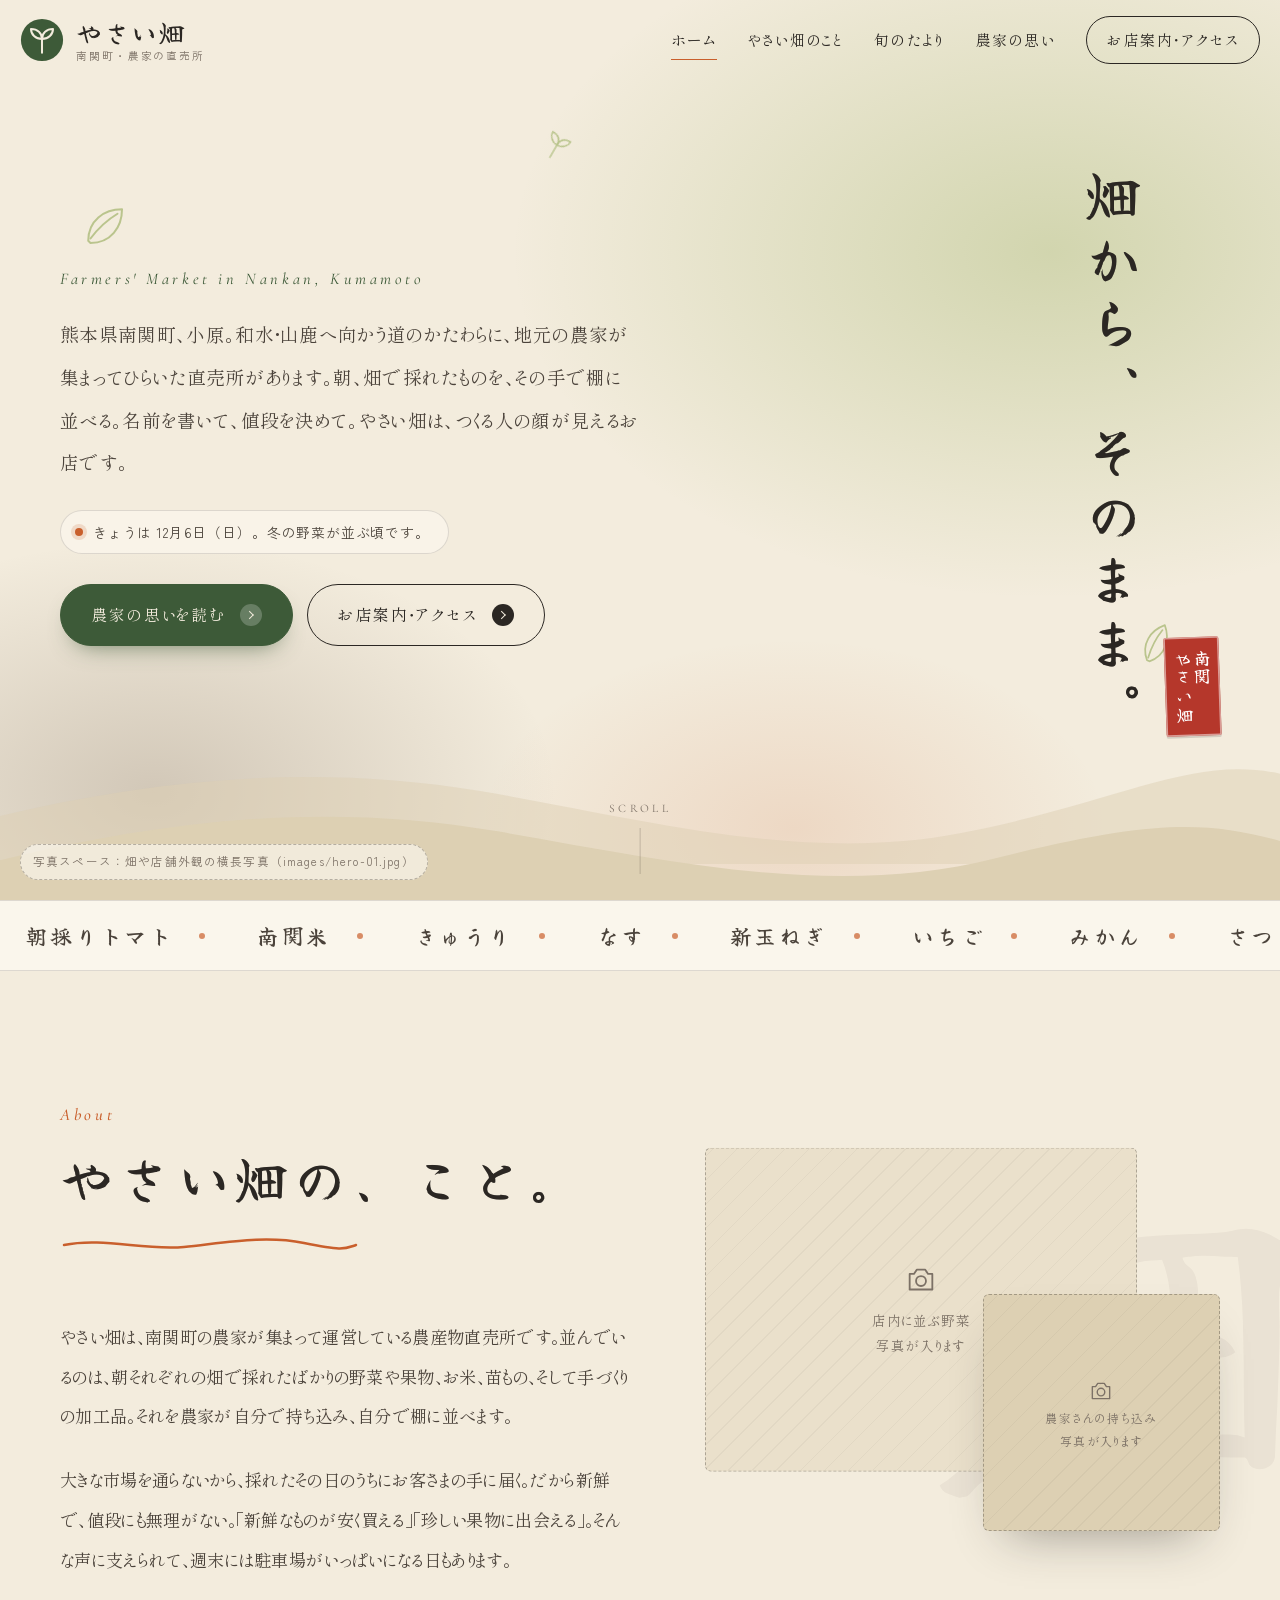
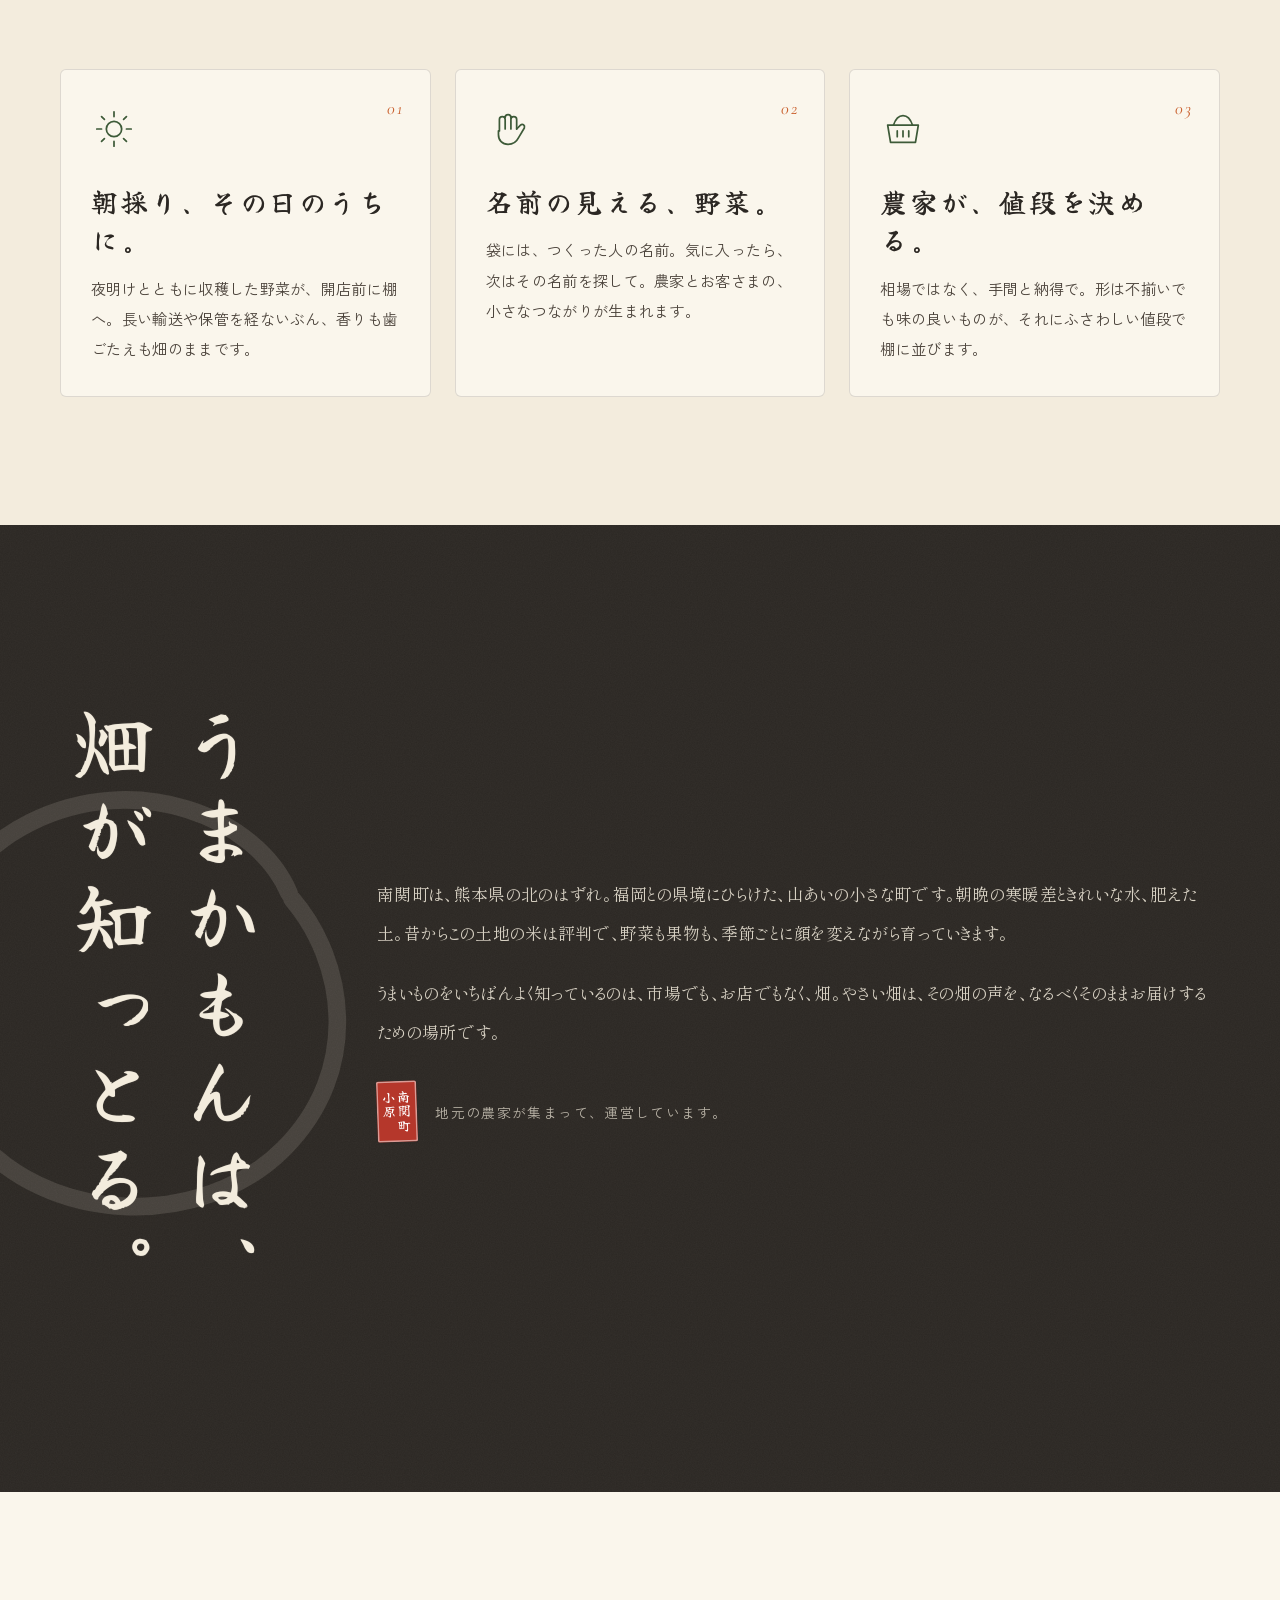
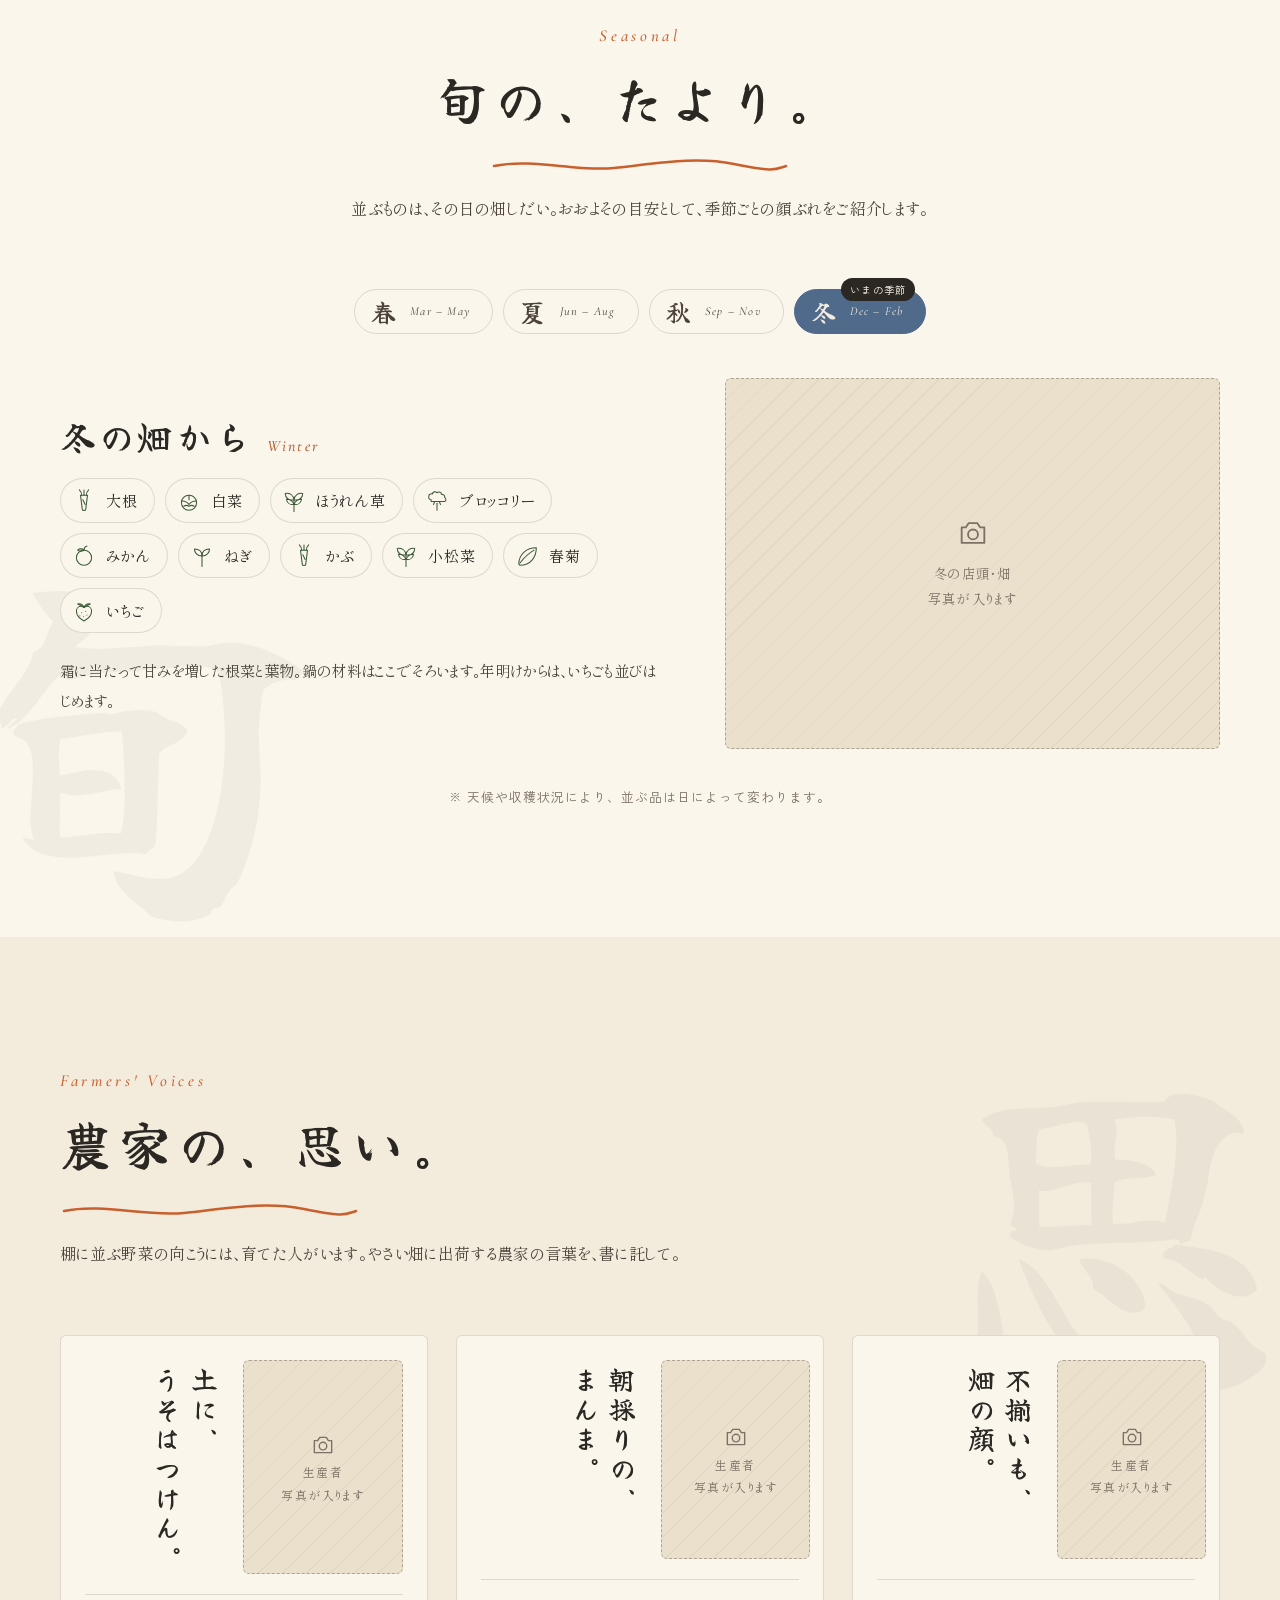
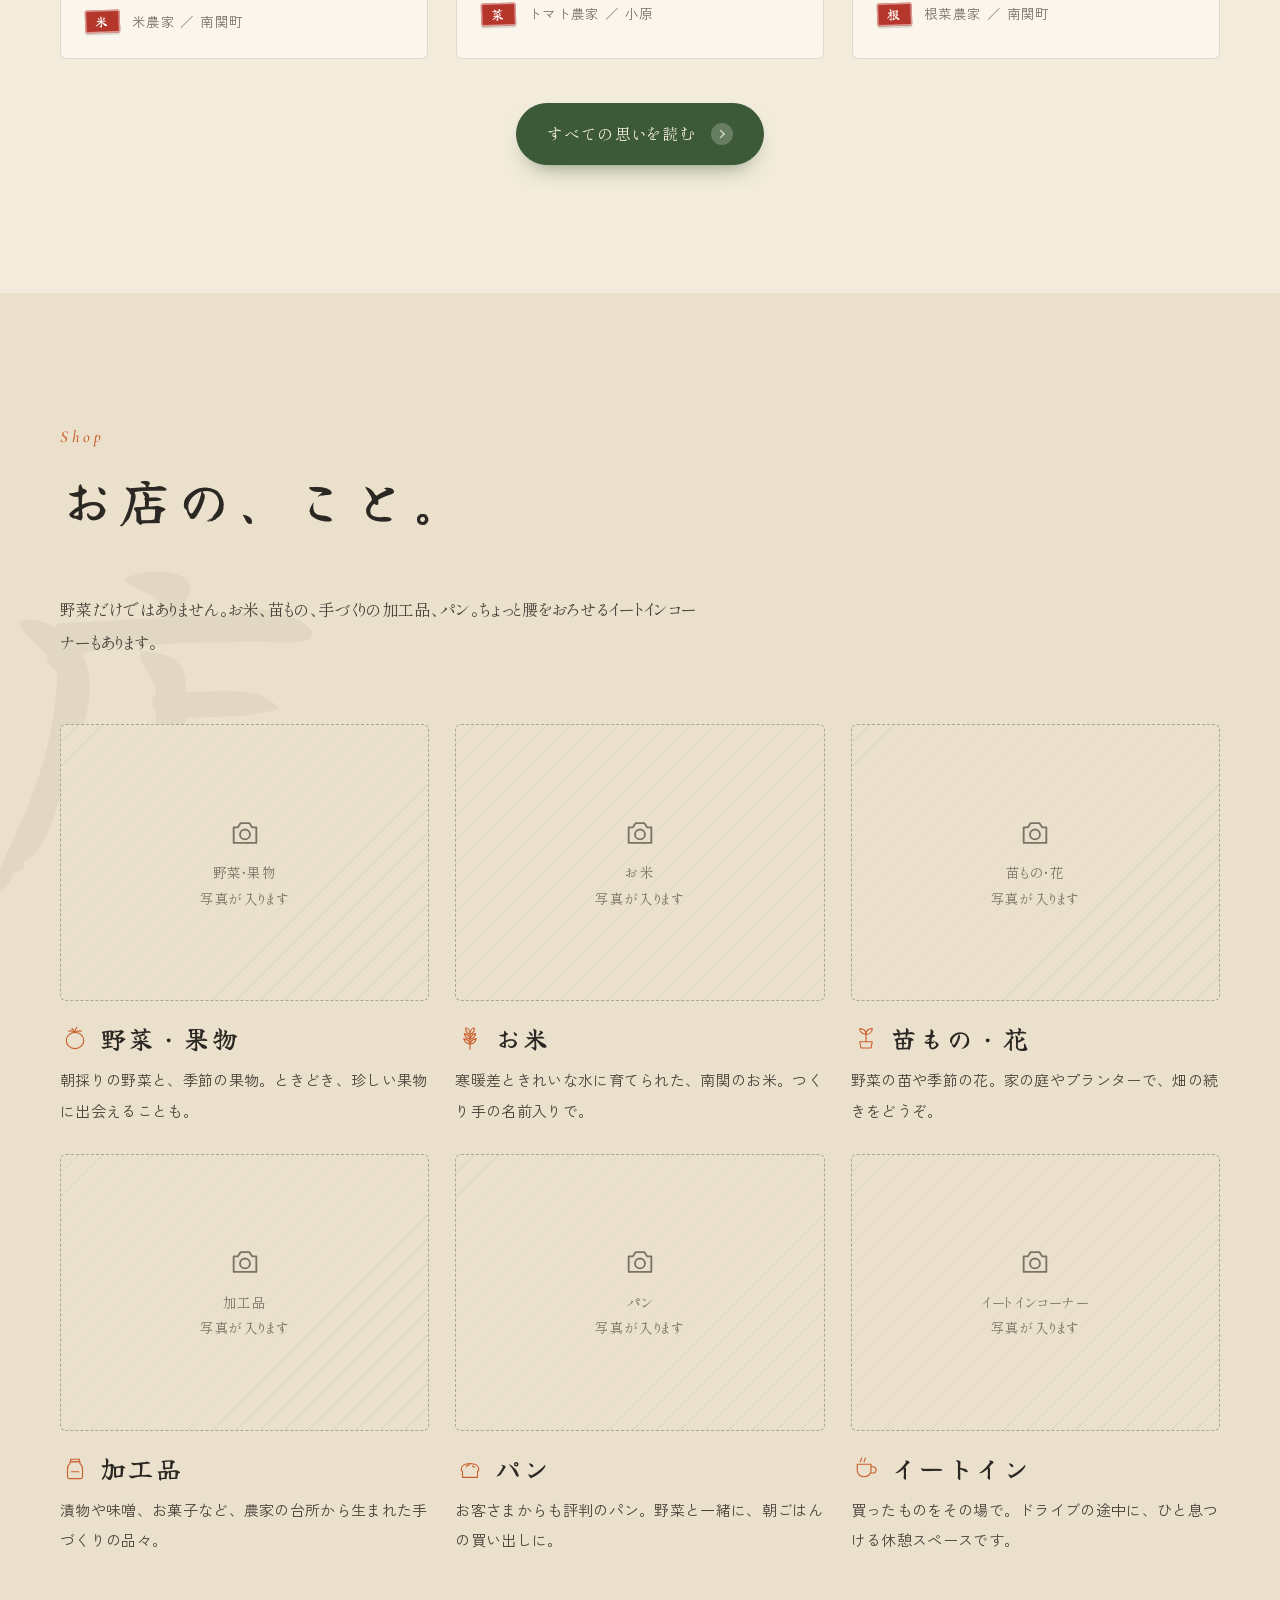
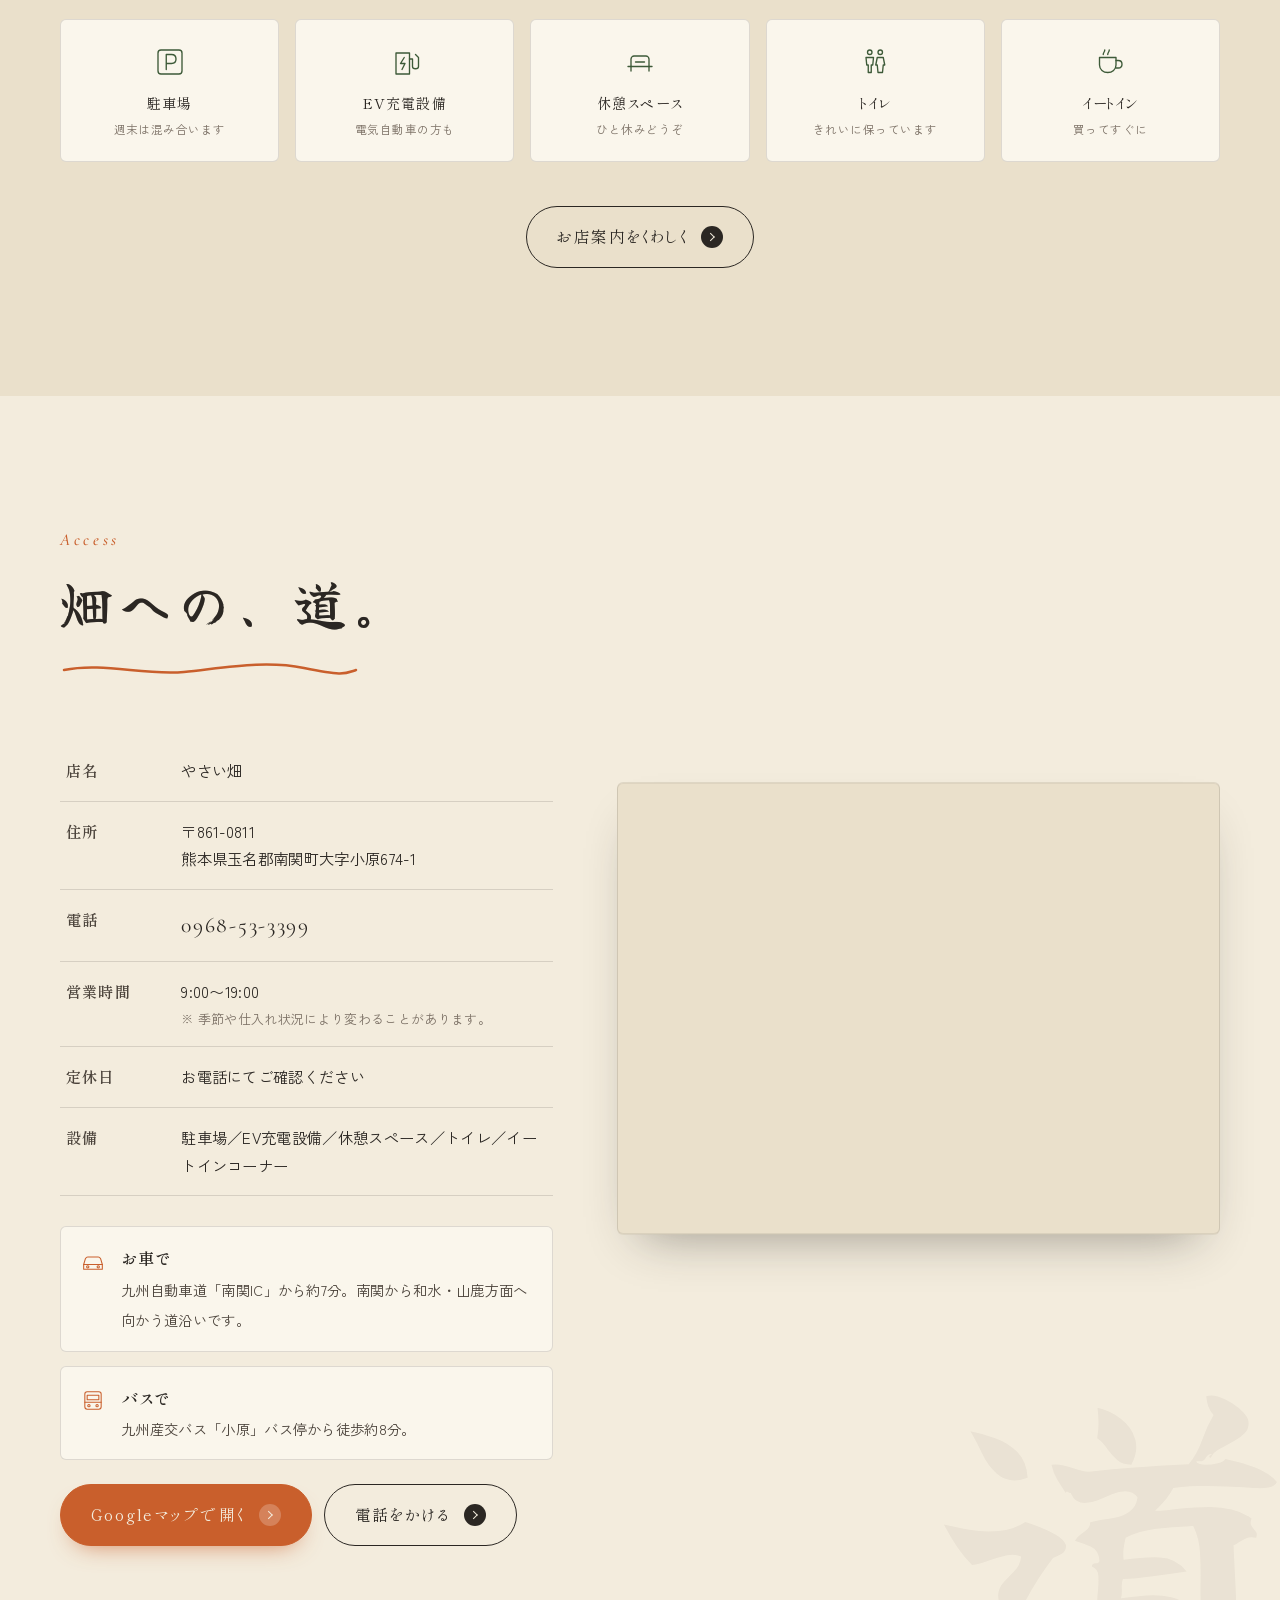
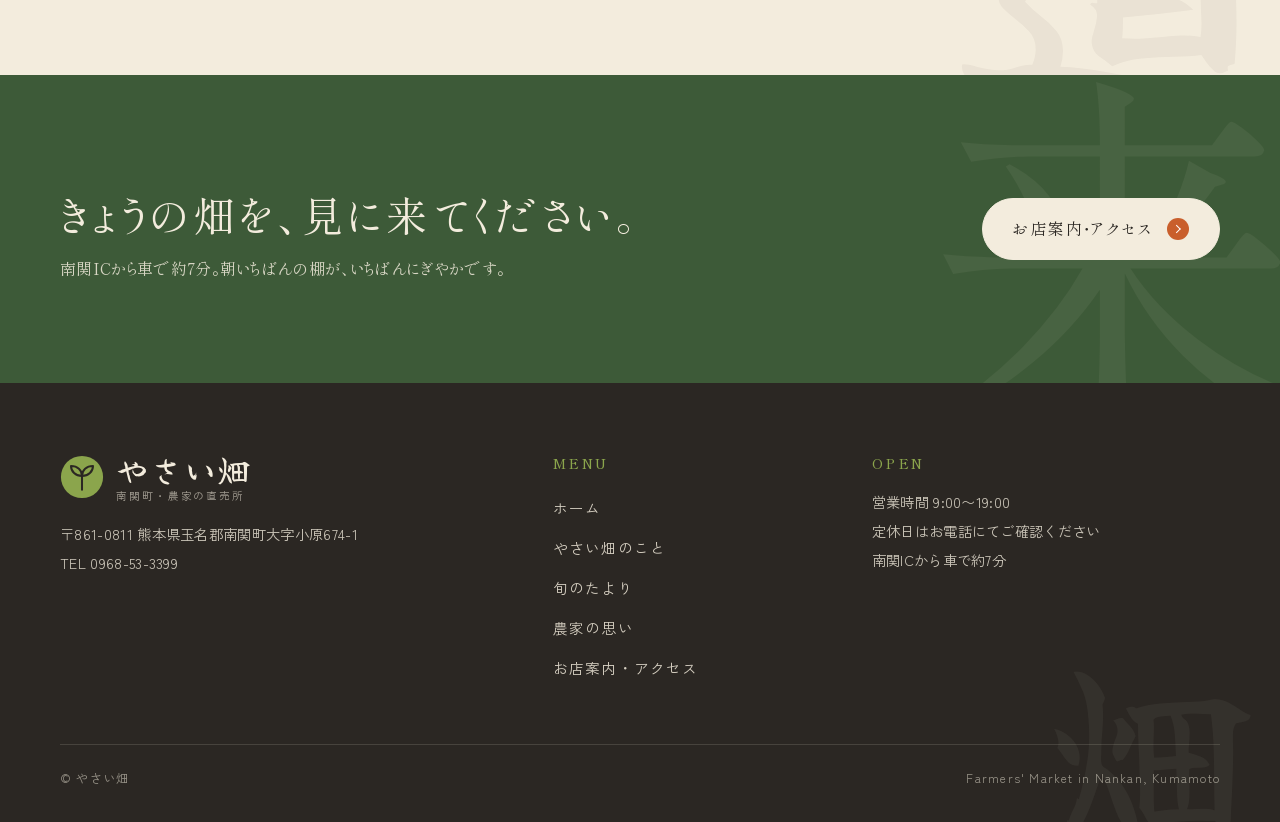
==== index.html @ 6b5acf54 "やさい畑（南関町・農家の直売所）サイト 初回作成 - index / farmers / shop の3ページ静的HTML - 写真は images/ に所定ファイル名で置くと自動表示  Co-Aut" ====
<!DOCTYPE html>
<html lang="ja" class="no-js">
<head>
<meta charset="UTF-8">
<meta name="viewport" content="width=device-width, initial-scale=1.0">
<title>やさい畑｜熊本県南関町・農家が集まる野菜の直売所</title>
<meta name="description" content="やさい畑は、熊本県玉名郡南関町小原にある農産物直売所。地元の農家が集まって運営し、朝採りの野菜や果物、お米、苗もの、手づくりの加工品を、つくった人の名前とともにお届けします。南関ICから車で約7分。">
<link rel="icon" href="data:image/svg+xml,%3Csvg xmlns='http://www.w3.org/2000/svg' viewBox='0 0 48 48'%3E%3Ccircle cx='24' cy='24' r='24' fill='%233d5a38'/%3E%3Cg fill='none' stroke='%23f3ecdd' stroke-width='2.2' stroke-linecap='round' stroke-linejoin='round'%3E%3Cpath d='M24 38V23'/%3E%3Cpath d='M24 23c-7 0-12-5-12-11 7 0 12 4 12 11z'/%3E%3Cpath d='M24 23c7 0 12-5 12-11-7 0-12 4-12 11z'/%3E%3C/g%3E%3C/svg%3E">
<link rel="preconnect" href="https://fonts.googleapis.com">
<link rel="preconnect" href="https://fonts.gstatic.com" crossorigin>
<link href="https://fonts.googleapis.com/css2?family=Yuji+Syuku&family=Yuji+Boku&family=Shippori+Mincho:wght@500;600;700&family=Zen+Kaku+Gothic+New:wght@400;500;700&family=Cormorant+Garamond:ital,wght@0,500;0,600;1,500;1,600&display=swap" rel="stylesheet">
<link rel="stylesheet" href="css/style.css">
</head>
<body data-page="home">
<div class="page-fade" aria-hidden="true"></div>

<!-- ===== アイコン（手描き風の線画） ===== -->
<svg xmlns="http://www.w3.org/2000/svg" style="display:none" aria-hidden="true">
  <symbol id="i-sprout" viewBox="0 0 48 48" fill="none" stroke="currentColor" stroke-width="1.8" stroke-linecap="round" stroke-linejoin="round"><path d="M24 42V24"/><path d="M24 24c-8 0-13-6-13-12 8 0 13 4 13 12z"/><path d="M24 24c8 0 13-6 13-12-8 0-13 4-13 12z"/></symbol>
  <symbol id="i-leaf" viewBox="0 0 48 48" fill="none" stroke="currentColor" stroke-width="1.8" stroke-linecap="round" stroke-linejoin="round"><path d="M10 38C10 20 24 10 40 10c0 16-10 30-28 30z"/><path d="M12 36c6-8 14-16 24-22"/></symbol>
  <symbol id="i-tomato" viewBox="0 0 48 48" fill="none" stroke="currentColor" stroke-width="1.8" stroke-linecap="round" stroke-linejoin="round"><path d="M24 15c-8 0-14 6-14 13s6 13 14 13 14-6 14-13-6-13-14-13z"/><path d="M24 15c0-3 1-6 3-8M24 15c-3-2-7-3-10-2M24 15c3-2 7-3 10-2M24 15c-1-3-3-5-5-6"/></symbol>
  <symbol id="i-cucumber" viewBox="0 0 48 48" fill="none" stroke="currentColor" stroke-width="1.8" stroke-linecap="round" stroke-linejoin="round"><path d="M12 36c-3-3-3-8 0-11l14-14c3-3 8-3 11 0s3 8 0 11L23 36c-3 3-8 3-11 0z"/><path d="M18 30l4-4M24 24l4-4"/><path d="M36 12l3-3"/></symbol>
  <symbol id="i-eggplant" viewBox="0 0 48 48" fill="none" stroke="currentColor" stroke-width="1.8" stroke-linecap="round" stroke-linejoin="round"><path d="M14 10c3 0 5 1 7 3"/><path d="M21 13c6-3 13 1 15 8 3 9-1 17-9 19-7 1-13-4-13-11 0-6 2-11 7-16z"/><path d="M21 13c-2 2-2 5 0 7"/></symbol>
  <symbol id="i-daikon" viewBox="0 0 48 48" fill="none" stroke="currentColor" stroke-width="1.8" stroke-linecap="round" stroke-linejoin="round"><path d="M18 14h12l-3 24c0 3-6 3-6 0z"/><path d="M20 14c0-4-2-7-4-9M24 14V5M28 14c0-4 2-7 4-9"/><path d="M22 22l4 8"/></symbol>
  <symbol id="i-carrot" viewBox="0 0 48 48" fill="none" stroke="currentColor" stroke-width="1.8" stroke-linecap="round" stroke-linejoin="round"><path d="M33 15c4 4 2 12-5 19L12 42l8-16c7-7 9-9 13-11z"/><path d="M33 15c0-4 2-7 4-9M33 15c3-2 6-3 9-3M33 15c-2-3-3-6-2-9"/><path d="M22 28l4 4M18 34l3 3"/></symbol>
  <symbol id="i-rice" viewBox="0 0 48 48" fill="none" stroke="currentColor" stroke-width="1.8" stroke-linecap="round" stroke-linejoin="round"><path d="M24 42V18"/><path d="M24 18c-4-1-7-5-7-10 4 0 7 4 7 10zM24 18c4-1 7-5 7-10-4 0-7 4-7 10zM24 26c-5-1-8-4-9-9 5 1 8 4 9 9zM24 26c5-1 8-4 9-9-5 1-8 4-9 9zM24 34c-5-1-9-4-10-9 5 1 9 4 10 9zM24 34c5-1 9-4 10-9-5 1-9 4-10 9z"/></symbol>
  <symbol id="i-mikan" viewBox="0 0 48 48" fill="none" stroke="currentColor" stroke-width="1.8" stroke-linecap="round" stroke-linejoin="round"><circle cx="24" cy="27" r="13"/><path d="M24 14c0-3 2-6 5-7"/><path d="M24 14c-3-3-8-3-11 0 3 2 8 2 11 0z"/></symbol>
  <symbol id="i-strawberry" viewBox="0 0 48 48" fill="none" stroke="currentColor" stroke-width="1.8" stroke-linecap="round" stroke-linejoin="round"><path d="M24 41c-8-4-13-10-13-17 0-5 4-8 8-8 2 0 4 1 5 2 1-1 3-2 5-2 4 0 8 3 8 8 0 7-5 13-13 17z"/><path d="M24 18c-2-5-6-7-11-6 4 1 7 3 11 6zM24 18c2-5 6-7 11-6-4 1-7 3-11 6z"/><path d="M20 27h.01M27 25h.01M23 33h.01M29 31h.01M17 32h.01"/></symbol>
  <symbol id="i-pumpkin" viewBox="0 0 48 48" fill="none" stroke="currentColor" stroke-width="1.8" stroke-linecap="round" stroke-linejoin="round"><path d="M18 16c-6 0-10 5-10 11s4 11 10 11c2 0 4-1 6-2 2 1 4 2 6 2 6 0 10-5 10-11s-4-11-10-11c-2 0-4 1-6 2-2-1-4-2-6-2z"/><path d="M24 18v20M17 18c-3 5-3 15 0 20M31 18c3 5 3 15 0 20"/><path d="M24 16c0-4 1-7 3-9"/></symbol>
  <symbol id="i-potato" viewBox="0 0 48 48" fill="none" stroke="currentColor" stroke-width="1.8" stroke-linecap="round" stroke-linejoin="round"><path d="M10 29c-2-7 5-13 12-15s14-3 17 2 1 12-5 16-11 6-16 5-8-8-8-8z"/><path d="M19 22c2 4 6 6 10 6M15 30h.01M28 32h.01M22 17h.01"/></symbol>
  <symbol id="i-cabbage" viewBox="0 0 48 48" fill="none" stroke="currentColor" stroke-width="1.8" stroke-linecap="round" stroke-linejoin="round"><circle cx="24" cy="27" r="13"/><path d="M12 24c4 0 9 2 12 6 3-4 8-6 12-6M15 33c3-2 6-2 9 0 3-2 6-2 9 0M24 14v8"/></symbol>
  <symbol id="i-onion" viewBox="0 0 48 48" fill="none" stroke="currentColor" stroke-width="1.8" stroke-linecap="round" stroke-linejoin="round"><path d="M21 8l3 7 3-7"/><path d="M24 15c-8 0-13 6-13 13s5 13 13 13 13-6 13-13-5-13-13-13z"/><path d="M24 15c-4 5-4 21 0 26M24 15c4 5 4 21 0 26"/></symbol>
  <symbol id="i-corn" viewBox="0 0 48 48" fill="none" stroke="currentColor" stroke-width="1.8" stroke-linecap="round" stroke-linejoin="round"><path d="M24 6c-5 0-8 8-8 18s3 16 8 16 8-6 8-16S29 6 24 6z"/><path d="M16 22c-4 2-8 8-8 14 4 0 8-4 11-8M32 22c4 2 8 8 8 14-4 0-8-4-11-8"/><path d="M20 16h8M19 24h10M20 32h8"/></symbol>
  <symbol id="i-broccoli" viewBox="0 0 48 48" fill="none" stroke="currentColor" stroke-width="1.8" stroke-linecap="round" stroke-linejoin="round"><path d="M24 40V28"/><path d="M14 22c-3 0-5-3-4-6 0-3 3-5 6-4 1-4 6-5 8-2 3-3 8-1 8 3 3-1 6 2 5 5 3 1 3 6 0 7H14z"/><path d="M20 25l-2 5M28 25l2 5"/></symbol>
  <symbol id="i-leafy" viewBox="0 0 48 48" fill="none" stroke="currentColor" stroke-width="1.8" stroke-linecap="round" stroke-linejoin="round"><path d="M24 42V22"/><path d="M24 22c-9 2-15-4-15-11 8-1 14 3 15 11zM24 22c9 2 15-4 15-11-8-1-14 3-15 11zM24 30c-7 1-12-3-13-9 7 0 11 3 13 9zM24 30c7 1 12-3 13-9-7 0-11 3-13 9z"/></symbol>
  <symbol id="i-basket" viewBox="0 0 48 48" fill="none" stroke="currentColor" stroke-width="1.8" stroke-linecap="round" stroke-linejoin="round"><path d="M8 20h32l-3 18H11z"/><path d="M14 20c2-6 5-10 10-10s8 4 10 10"/><path d="M18 26v6M24 26v6M30 26v6"/></symbol>
  <symbol id="i-bread" viewBox="0 0 48 48" fill="none" stroke="currentColor" stroke-width="1.8" stroke-linecap="round" stroke-linejoin="round"><path d="M10 26c0-5 5-9 14-9s14 4 14 9c0 2-1 3-2 4v9H12v-9c-1-1-2-2-2-4z"/><path d="M18 22c1-2 3-3 5-3M28 21c1 0 2 1 3 2"/></symbol>
  <symbol id="i-seedling" viewBox="0 0 48 48" fill="none" stroke="currentColor" stroke-width="1.8" stroke-linecap="round" stroke-linejoin="round"><path d="M14 30h20l-2 10H16z"/><path d="M24 30V18"/><path d="M24 18c-6 0-10-4-10-9 6 0 10 3 10 9zM24 18c6 0 10-4 10-9-6 0-10 3-10 9z"/></symbol>
  <symbol id="i-jar" viewBox="0 0 48 48" fill="none" stroke="currentColor" stroke-width="1.8" stroke-linecap="round" stroke-linejoin="round"><path d="M16 14h16v3c3 2 4 5 4 9v12c0 2-1 3-3 3H15c-2 0-3-1-3-3V26c0-4 1-7 4-9z"/><path d="M17 10h14v4H17z"/><path d="M18 30h12"/></symbol>
  <symbol id="i-cafe" viewBox="0 0 48 48" fill="none" stroke="currentColor" stroke-width="1.8" stroke-linecap="round" stroke-linejoin="round"><path d="M10 18h22v10c0 6-5 10-11 10s-11-4-11-10z"/><path d="M32 22h3c3 0 5 2 5 5s-2 5-5 5h-3"/><path d="M17 8c0 3-2 3-2 6M23 8c0 3-2 3-2 6"/></symbol>
  <symbol id="i-ev" viewBox="0 0 48 48" fill="none" stroke="currentColor" stroke-width="1.8" stroke-linecap="round" stroke-linejoin="round"><path d="M12 12h18v28H12z"/><path d="M30 20h4v10c0 2 2 3 4 3s4-1 4-3V18l-4-4"/><path d="M23 18l-5 8h6l-4 8"/></symbol>
  <symbol id="i-rest" viewBox="0 0 48 48" fill="none" stroke="currentColor" stroke-width="1.8" stroke-linecap="round" stroke-linejoin="round"><path d="M8 30h32"/><path d="M12 30V20c0-2 2-4 4-4h16c2 0 4 2 4 4v10"/><path d="M12 30v6M36 30v6"/><path d="M18 24h12"/></symbol>
  <symbol id="i-toilet" viewBox="0 0 48 48" fill="none" stroke="currentColor" stroke-width="1.8" stroke-linecap="round" stroke-linejoin="round"><circle cx="17" cy="11" r="3"/><path d="M12 18h10l-1 10h-2v10h-4V28h-2z"/><circle cx="31" cy="11" r="3"/><path d="M27 18h8l2 10h-2l-1 10h-6l-1-10h-2z"/></symbol>
  <symbol id="i-parking" viewBox="0 0 48 48" fill="none" stroke="currentColor" stroke-width="1.8" stroke-linecap="round" stroke-linejoin="round"><rect x="8" y="8" width="32" height="32" rx="4"/><path d="M19 34V14h7c4 0 6 2 6 6s-2 6-6 6h-7"/></symbol>
  <symbol id="i-car" viewBox="0 0 48 48" fill="none" stroke="currentColor" stroke-width="1.8" stroke-linecap="round" stroke-linejoin="round"><path d="M8 30l3-10c1-2 2-3 4-3h18c2 0 3 1 4 3l3 10v8H8z"/><path d="M8 30h32"/><circle cx="15" cy="34" r="2"/><circle cx="33" cy="34" r="2"/></symbol>
  <symbol id="i-bus" viewBox="0 0 48 48" fill="none" stroke="currentColor" stroke-width="1.8" stroke-linecap="round" stroke-linejoin="round"><rect x="10" y="8" width="28" height="30" rx="4"/><path d="M10 26h28M14 14h20v8H14z"/><circle cx="17" cy="32" r="2"/><circle cx="31" cy="32" r="2"/></symbol>
  <symbol id="i-sun" viewBox="0 0 48 48" fill="none" stroke="currentColor" stroke-width="1.8" stroke-linecap="round" stroke-linejoin="round"><circle cx="24" cy="24" r="8"/><path d="M24 6v5M24 37v5M6 24h5M37 24h5M11 11l3 3M34 34l3 3M11 37l3-3M34 14l3-3"/></symbol>
  <symbol id="i-hand" viewBox="0 0 48 48" fill="none" stroke="currentColor" stroke-width="1.8" stroke-linecap="round" stroke-linejoin="round"><path d="M14 26V14c0-2 1-3 3-3s3 1 3 3v10M20 12c0-2 1-3 3-3s3 1 3 3v12M26 14c0-2 1-3 3-3s3 1 3 3v10"/><path d="M32 24l4-4c2-2 5 0 4 3l-6 10c-2 4-6 7-11 7-6 0-10-4-10-10v-4"/></symbol>
  <symbol id="i-phone" viewBox="0 0 48 48" fill="none" stroke="currentColor" stroke-width="1.8" stroke-linecap="round" stroke-linejoin="round"><path d="M14 8h8l3 8-4 3c2 5 5 8 10 10l3-4 8 3v8c0 2-2 4-4 4C22 40 8 26 8 12c0-2 2-4 4-4z"/></symbol>
  <symbol id="i-pin" viewBox="0 0 48 48" fill="none" stroke="currentColor" stroke-width="1.8" stroke-linecap="round" stroke-linejoin="round"><path d="M24 42s12-12 12-22a12 12 0 0 0-24 0c0 10 12 22 12 22z"/><circle cx="24" cy="20" r="4"/></symbol>
  <symbol id="i-clock" viewBox="0 0 48 48" fill="none" stroke="currentColor" stroke-width="1.8" stroke-linecap="round" stroke-linejoin="round"><circle cx="24" cy="24" r="16"/><path d="M24 14v10l6 4"/></symbol>
</svg>

<!-- ===== ヘッダー ===== -->
<header class="header">
  <div class="header__inner">
    <a href="index.html" class="logo" aria-label="やさい畑 トップページ">
      <svg class="logo__mark" viewBox="0 0 48 48" aria-hidden="true"><circle cx="24" cy="24" r="23" fill="#3d5a38"/><g fill="none" stroke="#f3ecdd" stroke-width="2.2" stroke-linecap="round" stroke-linejoin="round"><path d="M24 38V23"/><path d="M24 23c-7 0-12-5-12-11 7 0 12 4 12 11z"/><path d="M24 23c7 0 12-5 12-11-7 0-12 4-12 11z"/></g></svg>
      <span class="logo__text"><span class="logo__ja">やさい畑</span><span class="logo__sub">南関町・農家の直売所</span></span>
    </a>
    <nav class="nav" aria-label="メインナビゲーション">
      <a href="index.html" data-nav="home">ホーム</a>
      <a href="index.html#about" data-nav="about">やさい畑のこと</a>
      <a href="index.html#season" data-nav="season">旬のたより</a>
      <a href="farmers.html" data-nav="farmers">農家の思い</a>
      <a href="shop.html" data-nav="shop" class="nav__cta">お店案内・アクセス</a>
    </nav>
    <button class="menu-btn" aria-label="メニューを開く" aria-expanded="false"><span></span><span></span><span></span></button>
  </div>
</header>
<nav class="mobile-nav" aria-label="モバイルナビゲーション">
  <a href="index.html" data-nav="home"><span class="en">Home</span>ホーム</a>
  <a href="index.html#about" data-nav="about"><span class="en">About</span>やさい畑のこと</a>
  <a href="index.html#season" data-nav="season"><span class="en">Seasonal</span>旬のたより</a>
  <a href="farmers.html" data-nav="farmers"><span class="en">Voices</span>農家の思い</a>
  <a href="shop.html" data-nav="shop"><span class="en">Shop &amp; Access</span>お店案内・アクセス</a>
  <p class="mobile-nav__foot">やさい畑<br>〒861-0811 熊本県玉名郡南関町大字小原674-1<br>TEL 0968-53-3399</p>
</nav>

<main class="page">

<!-- ===== ヒーロー ===== -->
<section class="hero">
  <div class="hero__bg" aria-hidden="true">
    <div class="hero__wash"></div>
    <figure class="photo photo--hero" data-label="畑・店舗外観">
      <img src="images/hero-01.jpg" alt="" data-parallax="0.18">
    </figure>
    <span class="hero__photo-note">写真スペース：畑や店舗外観の横長写真（images/hero-01.jpg）</span>
    <svg class="hero__hills" viewBox="0 0 1440 240" preserveAspectRatio="none">
      <path fill="currentColor" opacity=".5" d="M0 150C180 110 360 96 540 124s360 76 540 44 260-82 360-62v94H0z"/>
      <path fill="currentColor" d="M0 196c180-40 360-62 560-30s380 70 560 28 240-38 320-18v66H0z"/>
    </svg>
    <svg class="hero__leaf hero__leaf--1"><use href="#i-leaf"/></svg>
    <svg class="hero__leaf hero__leaf--2"><use href="#i-sprout"/></svg>
    <svg class="hero__leaf hero__leaf--3"><use href="#i-leaf"/></svg>
  </div>
  <div class="container hero__inner">
    <div class="hero__text">
      <p class="hero__en">Farmers' Market in Nankan, Kumamoto</p>
      <p class="hero__lead">熊本県南関町、小原。和水・山鹿へ向かう道のかたわらに、地元の農家が集まってひらいた直売所があります。朝、畑で採れたものを、その手で棚に並べる。名前を書いて、値段を決めて。やさい畑は、つくる人の顔が見えるお店です。</p>
      <p class="hero__today"><span class="dot"></span><span data-today>きょうの畑から。</span></p>
      <div class="hero__btns">
        <a href="farmers.html" class="btn">農家の思いを読む <span class="arrow"></span></a>
        <a href="shop.html" class="btn btn--ghost">お店案内・アクセス <span class="arrow"></span></a>
      </div>
    </div>
    <div class="hero__title-wrap">
      <h1 class="hero__title sho" data-split>畑から、そのまま。</h1>
      <span class="rakkan rakkan--lg hero__seal">南関<br>やさい畑</span>
    </div>
  </div>
  <div class="hero__scroll" aria-hidden="true"><span>SCROLL</span><span class="bar"></span></div>
</section>

<!-- ===== 流れる野菜の名前 ===== -->
<div class="marquee" aria-hidden="true">
  <div class="marquee__track">
    <span>朝採りトマト</span><span>南関米</span><span>きゅうり</span><span>なす</span><span>新玉ねぎ</span><span>いちご</span><span>みかん</span><span>さつまいも</span><span>手づくりの漬物</span><span>焼きたてパン</span><span>花と苗もの</span><span>大根</span><span>ほうれん草</span><span>かぼちゃ</span><span>とうもろこし</span><span>柿</span>
    <span>朝採りトマト</span><span>南関米</span><span>きゅうり</span><span>なす</span><span>新玉ねぎ</span><span>いちご</span><span>みかん</span><span>さつまいも</span><span>手づくりの漬物</span><span>焼きたてパン</span><span>花と苗もの</span><span>大根</span><span>ほうれん草</span><span>かぼちゃ</span><span>とうもろこし</span><span>柿</span>
  </div>
</div>

<!-- ===== やさい畑のこと ===== -->
<section class="section" id="about">
  <p class="deco-sho" style="right:-3%; top:8%;" data-parallax="0.08">畑</p>
  <div class="container">
    <div class="split">
      <div>
        <div class="sec-head reveal">
          <span class="en">About</span>
          <h2 class="sho sho-reveal">やさい畑の、こと。</h2>
          <svg class="ink-line draw" viewBox="0 0 300 20" aria-hidden="true"><path d="M4 12c40-8 80 6 120 2s80-12 120-4 40 6 52 2" fill="none" stroke="currentColor" stroke-width="2.5" stroke-linecap="round"/></svg>
        </div>
        <div class="lead-text reveal delay-1">
          <p>やさい畑は、南関町の農家が集まって運営している農産物直売所です。並んでいるのは、朝それぞれの畑で採れたばかりの野菜や果物、お米、苗もの、そして手づくりの加工品。それを農家が自分で持ち込み、自分で棚に並べます。</p>
          <p>大きな市場を通らないから、採れたその日のうちにお客さまの手に届く。だから新鮮で、値段にも無理がない。「新鮮なものが安く買える」「珍しい果物に出会える」。そんな声に支えられて、週末には駐車場がいっぱいになる日もあります。</p>
        </div>
      </div>
      <div class="about__photos reveal-r">
        <figure class="photo photo--main" data-label="店内に並ぶ野菜" data-parallax="0.06"><img src="images/about-01.jpg" alt="店内に並ぶ野菜"></figure>
        <figure class="photo photo--sub photo--small" data-label="農家さんの持ち込み"><img src="images/about-02.jpg" alt="農家さんが野菜を持ち込む様子"></figure>
      </div>
    </div>

    <div class="features stagger">
      <article class="feature">
        <span class="feature__num">01</span>
        <svg class="feature__icon"><use href="#i-sun"/></svg>
        <h3 class="feature__sho sho">朝採り、その日のうちに。</h3>
        <p>夜明けとともに収穫した野菜が、開店前に棚へ。長い輸送や保管を経ないぶん、香りも歯ごたえも畑のままです。</p>
      </article>
      <article class="feature">
        <span class="feature__num">02</span>
        <svg class="feature__icon"><use href="#i-hand"/></svg>
        <h3 class="feature__sho sho">名前の見える、野菜。</h3>
        <p>袋には、つくった人の名前。気に入ったら、次はその名前を探して。農家とお客さまの、小さなつながりが生まれます。</p>
      </article>
      <article class="feature">
        <span class="feature__num">03</span>
        <svg class="feature__icon"><use href="#i-basket"/></svg>
        <h3 class="feature__sho sho">農家が、値段を決める。</h3>
        <p>相場ではなく、手間と納得で。形は不揃いでも味の良いものが、それにふさわしい値段で棚に並びます。</p>
      </article>
    </div>
  </div>
</section>

<!-- ===== 書のステートメント ===== -->
<section class="statement">
  <svg class="enso draw" viewBox="0 0 400 400" aria-hidden="true">
    <path d="M318 122c-22-52-104-84-176-48C66 112 48 214 100 282s160 68 214 14 42-128 6-170" fill="none" stroke="currentColor" stroke-width="12" stroke-linecap="round"/>
  </svg>
  <div class="container statement__inner">
    <div class="statement__sho-wrap">
      <p class="statement__sho sho sho--v sho-reveal">うまかもんは、<br>畑が知っとる。</p>
    </div>
    <div class="statement__text reveal delay-1">
      <p>南関町は、熊本県の北のはずれ。福岡との県境にひらけた、山あいの小さな町です。朝晩の寒暖差ときれいな水、肥えた土。昔からこの土地の米は評判で、野菜も果物も、季節ごとに顔を変えながら育っていきます。</p>
      <p>うまいものをいちばんよく知っているのは、市場でも、お店でもなく、畑。やさい畑は、その畑の声を、なるべくそのままお届けするための場所です。</p>
      <div class="statement__seal"><span class="rakkan">南関町<br>小原</span><span>地元の農家が集まって、運営しています。</span></div>
    </div>
  </div>
</section>

<!-- ===== 旬のたより ===== -->
<section class="section section--paper" id="season">
  <p class="deco-sho" style="left:-4%; bottom:4%;" data-parallax="0.06">旬</p>
  <div class="container">
    <div class="sec-head center reveal">
      <span class="en">Seasonal</span>
      <h2 class="sho sho-reveal">旬の、たより。</h2>
      <svg class="ink-line draw" viewBox="0 0 300 20" aria-hidden="true"><path d="M4 12c40-8 80 6 120 2s80-12 120-4 40 6 52 2" fill="none" stroke="currentColor" stroke-width="2.5" stroke-linecap="round"/></svg>
      <p class="lead">並ぶものは、その日の畑しだい。おおよその目安として、季節ごとの顔ぶれをご紹介します。</p>
    </div>

    <div class="season reveal">
      <div class="season__tabs" role="tablist" aria-label="季節を選ぶ">
        <button class="season__tab" role="tab" data-season="spring" aria-selected="false"><span class="sho">春</span><small>Mar – May</small><span class="now">いまの季節</span></button>
        <button class="season__tab" role="tab" data-season="summer" aria-selected="false"><span class="sho">夏</span><small>Jun – Aug</small><span class="now">いまの季節</span></button>
        <button class="season__tab" role="tab" data-season="autumn" aria-selected="false"><span class="sho">秋</span><small>Sep – Nov</small><span class="now">いまの季節</span></button>
        <button class="season__tab" role="tab" data-season="winter" aria-selected="false"><span class="sho">冬</span><small>Dec – Feb</small><span class="now">いまの季節</span></button>
      </div>

      <div class="season__panels">
        <div class="season__panel" data-season="spring" role="tabpanel">
          <div>
            <h3 class="season__title sho">春の畑から <small>Spring</small></h3>
            <ul class="veg-list stagger">
              <li><svg><use href="#i-strawberry"/></svg>いちご</li>
              <li><svg><use href="#i-onion"/></svg>新玉ねぎ</li>
              <li><svg><use href="#i-cabbage"/></svg>春キャベツ</li>
              <li><svg><use href="#i-leafy"/></svg>スナップえんどう</li>
              <li><svg><use href="#i-sprout"/></svg>たけのこ</li>
              <li><svg><use href="#i-leaf"/></svg>菜の花</li>
              <li><svg><use href="#i-potato"/></svg>新じゃが</li>
              <li><svg><use href="#i-leafy"/></svg>そら豆</li>
              <li><svg><use href="#i-sprout"/></svg>アスパラガス</li>
              <li><svg><use href="#i-seedling"/></svg>夏野菜の苗</li>
            </ul>
            <p class="season__note">冬を越して甘みをたくわえた葉物から、春の芽ものへ。トマトやきゅうりなど、夏野菜の苗が並びはじめるのもこの季節です。</p>
          </div>
          <figure class="photo" data-label="春の店頭・畑"><img src="images/season-spring.jpg" alt="春の店頭"></figure>
        </div>

        <div class="season__panel" data-season="summer" role="tabpanel">
          <div>
            <h3 class="season__title sho">夏の畑から <small>Summer</small></h3>
            <ul class="veg-list stagger">
              <li><svg><use href="#i-tomato"/></svg>トマト</li>
              <li><svg><use href="#i-cucumber"/></svg>きゅうり</li>
              <li><svg><use href="#i-eggplant"/></svg>なす</li>
              <li><svg><use href="#i-leaf"/></svg>ピーマン</li>
              <li><svg><use href="#i-corn"/></svg>とうもろこし</li>
              <li><svg><use href="#i-leafy"/></svg>オクラ</li>
              <li><svg><use href="#i-cucumber"/></svg>ゴーヤ</li>
              <li><svg><use href="#i-leafy"/></svg>枝豆</li>
              <li><svg><use href="#i-mikan"/></svg>すいか</li>
              <li><svg><use href="#i-strawberry"/></svg>ブルーベリー</li>
            </ul>
            <p class="season__note">朝採りの夏野菜が、いちばんにぎやかに並ぶ季節。人気の品は早めに売り切れることもあるので、開店直後がおすすめです。</p>
          </div>
          <figure class="photo" data-label="夏の店頭・畑"><img src="images/season-summer.jpg" alt="夏の店頭"></figure>
        </div>

        <div class="season__panel" data-season="autumn" role="tabpanel">
          <div>
            <h3 class="season__title sho">秋の畑から <small>Autumn</small></h3>
            <ul class="veg-list stagger">
              <li><svg><use href="#i-rice"/></svg>新米（南関米）</li>
              <li><svg><use href="#i-potato"/></svg>さつまいも</li>
              <li><svg><use href="#i-pumpkin"/></svg>かぼちゃ</li>
              <li><svg><use href="#i-potato"/></svg>里芋</li>
              <li><svg><use href="#i-leaf"/></svg>栗</li>
              <li><svg><use href="#i-mikan"/></svg>柿</li>
              <li><svg><use href="#i-mikan"/></svg>早生みかん</li>
              <li><svg><use href="#i-leafy"/></svg>れんこん</li>
              <li><svg><use href="#i-leaf"/></svg>しいたけ</li>
              <li><svg><use href="#i-eggplant"/></svg>秋なす</li>
            </ul>
            <p class="season__note">南関の新米が出そろう頃。芋や栗、柿など秋の実りが棚を埋め、早生のみかんも顔を出します。</p>
          </div>
          <figure class="photo" data-label="秋の店頭・畑"><img src="images/season-autumn.jpg" alt="秋の店頭"></figure>
        </div>

        <div class="season__panel" data-season="winter" role="tabpanel">
          <div>
            <h3 class="season__title sho">冬の畑から <small>Winter</small></h3>
            <ul class="veg-list stagger">
              <li><svg><use href="#i-daikon"/></svg>大根</li>
              <li><svg><use href="#i-cabbage"/></svg>白菜</li>
              <li><svg><use href="#i-leafy"/></svg>ほうれん草</li>
              <li><svg><use href="#i-broccoli"/></svg>ブロッコリー</li>
              <li><svg><use href="#i-mikan"/></svg>みかん</li>
              <li><svg><use href="#i-sprout"/></svg>ねぎ</li>
              <li><svg><use href="#i-daikon"/></svg>かぶ</li>
              <li><svg><use href="#i-leafy"/></svg>小松菜</li>
              <li><svg><use href="#i-leaf"/></svg>春菊</li>
              <li><svg><use href="#i-strawberry"/></svg>いちご</li>
            </ul>
            <p class="season__note">霜に当たって甘みを増した根菜と葉物。鍋の材料はここでそろいます。年明けからは、いちごも並びはじめます。</p>
          </div>
          <figure class="photo" data-label="冬の店頭・畑"><img src="images/season-winter.jpg" alt="冬の店頭"></figure>
        </div>
      </div>
      <p class="season__disclaimer">※ 天候や収穫状況により、並ぶ品は日によって変わります。</p>
    </div>
  </div>
</section>

<!-- ===== 農家の思い（抜粋） ===== -->
<section class="section" id="voices">
  <p class="deco-sho" style="right:-2%; top:6%;" data-parallax="0.08">思</p>
  <div class="container">
    <div class="sec-head reveal">
      <span class="en">Farmers' Voices</span>
      <h2 class="sho sho-reveal">農家の、思い。</h2>
      <svg class="ink-line draw" viewBox="0 0 300 20" aria-hidden="true"><path d="M4 12c40-8 80 6 120 2s80-12 120-4 40 6 52 2" fill="none" stroke="currentColor" stroke-width="2.5" stroke-linecap="round"/></svg>
      <p class="lead">棚に並ぶ野菜の向こうには、育てた人がいます。やさい畑に出荷する農家の言葉を、書に託して。</p>
    </div>
    <div class="voices stagger">
      <article class="voice-card">
        <p class="voice-card__sho sho sho--v sho-reveal">土に、<br>うそはつけん。</p>
        <figure class="photo photo--portrait photo--small" data-label="生産者"><img src="images/farmer-01.jpg" alt="米農家"></figure>
        <p class="voice-card__who"><span class="rakkan rakkan--h">米</span>米農家 ／ 南関町</p>
      </article>
      <article class="voice-card">
        <p class="voice-card__sho sho sho--v sho-reveal">朝採りの、<br>まんま。</p>
        <figure class="photo photo--portrait photo--small" data-label="生産者"><img src="images/farmer-02.jpg" alt="トマト農家"></figure>
        <p class="voice-card__who"><span class="rakkan rakkan--h">菜</span>トマト農家 ／ 小原</p>
      </article>
      <article class="voice-card">
        <p class="voice-card__sho sho sho--v sho-reveal">不揃いも、<br>畑の顔。</p>
        <figure class="photo photo--portrait photo--small" data-label="生産者"><img src="images/farmer-05.jpg" alt="根菜農家"></figure>
        <p class="voice-card__who"><span class="rakkan rakkan--h">根</span>根菜農家 ／ 南関町</p>
      </article>
    </div>
    <p class="text-center reveal" style="margin-top:44px;"><a href="farmers.html" class="btn">すべての思いを読む <span class="arrow"></span></a></p>
  </div>
</section>

<!-- ===== お店のこと（抜粋） ===== -->
<section class="section section--washi2" id="shop">
  <p class="deco-sho" style="left:-3%; top:10%;" data-parallax="0.06">店</p>
  <div class="container">
    <div class="sec-head reveal">
      <span class="en">Shop</span>
      <h2 class="sho sho-reveal">お店の、こと。</h2>
      <svg class="ink-line draw" viewBox="0 0 300 20" aria-hidden="true"><path d="M4 12c40-8 80 6 120 2s80-12 120-4 40 6 52 2" fill="none" stroke="currentColor" stroke-width="2.5" stroke-linecap="round"/></svg>
      <p class="lead">野菜だけではありません。お米、苗もの、手づくりの加工品、パン。ちょっと腰をおろせるイートインコーナーもあります。</p>
    </div>
    <div class="items stagger">
      <article class="item">
        <figure class="photo" data-label="野菜・果物"><img src="images/item-vegetables.jpg" alt="野菜・果物"></figure>
        <h3 class="item__title"><svg><use href="#i-tomato"/></svg>野菜・果物</h3>
        <p>朝採りの野菜と、季節の果物。ときどき、珍しい果物に出会えることも。</p>
      </article>
      <article class="item">
        <figure class="photo" data-label="お米"><img src="images/item-rice.jpg" alt="お米"></figure>
        <h3 class="item__title"><svg><use href="#i-rice"/></svg>お米</h3>
        <p>寒暖差ときれいな水に育てられた、南関のお米。つくり手の名前入りで。</p>
      </article>
      <article class="item">
        <figure class="photo" data-label="苗もの・花"><img src="images/item-seedlings.jpg" alt="苗もの・花"></figure>
        <h3 class="item__title"><svg><use href="#i-seedling"/></svg>苗もの・花</h3>
        <p>野菜の苗や季節の花。家の庭やプランターで、畑の続きをどうぞ。</p>
      </article>
      <article class="item">
        <figure class="photo" data-label="加工品"><img src="images/item-processed.jpg" alt="加工品"></figure>
        <h3 class="item__title"><svg><use href="#i-jar"/></svg>加工品</h3>
        <p>漬物や味噌、お菓子など、農家の台所から生まれた手づくりの品々。</p>
      </article>
      <article class="item">
        <figure class="photo" data-label="パン"><img src="images/item-bread.jpg" alt="パン"></figure>
        <h3 class="item__title"><svg><use href="#i-bread"/></svg>パン</h3>
        <p>お客さまからも評判のパン。野菜と一緒に、朝ごはんの買い出しに。</p>
      </article>
      <article class="item">
        <figure class="photo" data-label="イートインコーナー"><img src="images/item-eatin.jpg" alt="イートインコーナー"></figure>
        <h3 class="item__title"><svg><use href="#i-cafe"/></svg>イートイン</h3>
        <p>買ったものをその場で。ドライブの途中に、ひと息つける休憩スペースです。</p>
      </article>
    </div>
    <div class="facilities stagger">
      <div class="facility"><svg><use href="#i-parking"/></svg><span>駐車場</span><small>週末は混み合います</small></div>
      <div class="facility"><svg><use href="#i-ev"/></svg><span>EV充電設備</span><small>電気自動車の方も</small></div>
      <div class="facility"><svg><use href="#i-rest"/></svg><span>休憩スペース</span><small>ひと休みどうぞ</small></div>
      <div class="facility"><svg><use href="#i-toilet"/></svg><span>トイレ</span><small>きれいに保っています</small></div>
      <div class="facility"><svg><use href="#i-cafe"/></svg><span>イートイン</span><small>買ってすぐに</small></div>
    </div>
    <p class="text-center reveal" style="margin-top:44px;"><a href="shop.html" class="btn btn--ghost">お店案内をくわしく <span class="arrow"></span></a></p>
  </div>
</section>

<!-- ===== アクセス ===== -->
<section class="section" id="access">
  <p class="deco-sho" style="right:-3%; bottom:0;" data-parallax="0.06">道</p>
  <div class="container">
    <div class="sec-head reveal">
      <span class="en">Access</span>
      <h2 class="sho sho-reveal">畑への、道。</h2>
      <svg class="ink-line draw" viewBox="0 0 300 20" aria-hidden="true"><path d="M4 12c40-8 80 6 120 2s80-12 120-4 40 6 52 2" fill="none" stroke="currentColor" stroke-width="2.5" stroke-linecap="round"/></svg>
    </div>
    <div class="access">
      <div class="reveal-l">
        <table class="info-table">
          <tr><th>店名</th><td>やさい畑</td></tr>
          <tr><th>住所</th><td>〒861-0811<br>熊本県玉名郡南関町大字小原674-1</td></tr>
          <tr><th>電話</th><td><a class="tel" href="tel:0968-53-3399">0968-53-3399</a></td></tr>
          <tr><th>営業時間</th><td>9:00〜19:00<span class="note">※ 季節や仕入れ状況により変わることがあります。</span></td></tr>
          <tr><th>定休日</th><td>お電話にてご確認ください</td></tr>
          <tr><th>設備</th><td>駐車場／EV充電設備／休憩スペース／トイレ／イートインコーナー</td></tr>
        </table>
        <ul class="route">
          <li><svg><use href="#i-car"/></svg><div><b>お車で</b><span>九州自動車道「南関IC」から約7分。南関から和水・山鹿方面へ向かう道沿いです。</span></div></li>
          <li><svg><use href="#i-bus"/></svg><div><b>バスで</b><span>九州産交バス「小原」バス停から徒歩約8分。</span></div></li>
        </ul>
        <div class="access__btns">
          <a class="btn btn--kaki" href="https://www.google.com/maps/search/?api=1&query=33.04323923,130.57010905" target="_blank" rel="noopener">Googleマップで開く <span class="arrow"></span></a>
          <a class="btn btn--ghost" href="tel:0968-53-3399">電話をかける <span class="arrow"></span></a>
        </div>
      </div>
      <div class="map reveal-r" data-parallax="0.05">
        <iframe src="https://maps.google.com/maps?q=33.04323923,130.57010905&z=15&hl=ja&output=embed" title="やさい畑の地図" loading="lazy" referrerpolicy="no-referrer-when-downgrade" allowfullscreen></iframe>
      </div>
    </div>
  </div>
</section>

<!-- ===== CTA ===== -->
<section class="cta-band">
  <p class="deco-sho">来</p>
  <div class="container cta-band__inner">
    <div class="reveal">
      <p class="sho">きょうの畑を、見に来てください。</p>
      <p>南関ICから車で約7分。朝いちばんの棚が、いちばんにぎやかです。</p>
    </div>
    <a href="shop.html" class="btn btn--light reveal delay-1">お店案内・アクセス <span class="arrow"></span></a>
  </div>
</section>

</main>

<!-- ===== フッター ===== -->
<footer class="footer">
  <p class="footer__sho" aria-hidden="true">畑</p>
  <div class="container">
    <div class="footer__grid">
      <div>
        <a href="index.html" class="logo footer__logo" aria-label="やさい畑 トップページ">
          <svg class="logo__mark" viewBox="0 0 48 48" aria-hidden="true"><circle cx="24" cy="24" r="23" fill="#8ba54c"/><g fill="none" stroke="#2b2723" stroke-width="2.2" stroke-linecap="round" stroke-linejoin="round"><path d="M24 38V23"/><path d="M24 23c-7 0-12-5-12-11 7 0 12 4 12 11z"/><path d="M24 23c7 0 12-5 12-11-7 0-12 4-12 11z"/></g></svg>
          <span class="logo__text"><span class="logo__ja">やさい畑</span><span class="logo__sub">南関町・農家の直売所</span></span>
        </a>
        <p class="footer__addr">〒861-0811 熊本県玉名郡南関町大字小原674-1<br>TEL <a href="tel:0968-53-3399">0968-53-3399</a></p>
      </div>
      <div>
        <h4>MENU</h4>
        <nav class="footer__nav">
          <a href="index.html">ホーム</a>
          <a href="index.html#about">やさい畑のこと</a>
          <a href="index.html#season">旬のたより</a>
          <a href="farmers.html">農家の思い</a>
          <a href="shop.html">お店案内・アクセス</a>
        </nav>
      </div>
      <div>
        <h4>OPEN</h4>
        <p class="footer__hours">営業時間 9:00〜19:00<br>定休日はお電話にてご確認ください<br>南関ICから車で約7分</p>
      </div>
    </div>
    <div class="footer__bottom">
      <span>&copy; やさい畑</span>
      <span>Farmers' Market in Nankan, Kumamoto</span>
    </div>
  </div>
</footer>
<button class="to-top" aria-label="ページの先頭へ戻る"></button>

<script src="js/main.js"></script>
</body>
</html>
---- css/style.css ----
/* =====================================================
   やさい畑（熊本県玉名郡南関町）農家の直売所サイト
   和紙 × 土 × 墨 × 若葉 ― 「書」の文字で思いを伝えるデザイン
   ===================================================== */

:root {
  --washi: #f3ecdd;
  --washi-2: #eae0cb;
  --washi-3: #ddd0b3;
  --paper: #faf6ec;
  --sumi: #2b2723;
  --sumi-2: #4b433b;
  --sumi-3: #7c7166;
  --tsuchi: #5c4633;
  --midori: #3d5a38;
  --midori-2: #2c4229;
  --wakaba: #8ba54c;
  --kaki: #c95f2c;
  --beni: #b5372b;
  --line: rgba(43, 39, 35, 0.14);
  --shadow: 0 24px 48px -24px rgba(43, 39, 35, 0.45);
  --radius: 6px;
  --font-sho: "Yuji Syuku", "Yuji Boku", "Hiragino Mincho ProN", "Yu Mincho", serif;
  --font-sho-b: "Yuji Boku", "Yuji Syuku", "Hiragino Mincho ProN", serif;
  --font-serif: "Shippori Mincho", "Hiragino Mincho ProN", "Yu Mincho", serif;
  --font-sans: "Zen Kaku Gothic New", "Hiragino Sans", "Yu Gothic", sans-serif;
  --font-en: "Cormorant Garamond", "Times New Roman", serif;
  --ease: cubic-bezier(0.22, 1, 0.36, 1);
  --ease-brush: cubic-bezier(0.7, 0, 0.3, 1);
  --header-h: 80px;
}

*, *::before, *::after { box-sizing: border-box; }
html { scroll-behavior: smooth; -webkit-text-size-adjust: 100%; }
body {
  margin: 0;
  font-family: var(--font-sans);
  font-size: 16px;
  line-height: 1.9;
  color: var(--sumi);
  background: var(--washi);
  letter-spacing: 0.02em;
  overflow-x: hidden;
  font-feature-settings: "palt";
}
img { max-width: 100%; height: auto; display: block; }
a { color: inherit; text-decoration: none; }
ul { list-style: none; margin: 0; padding: 0; }
h1, h2, h3, h4 { margin: 0; font-weight: 500; line-height: 1.5; }
p { margin: 0; }
button { font: inherit; color: inherit; }
figure { margin: 0; }

/* ---------- 和紙の質感 ---------- */
body::before {
  content: "";
  position: fixed; inset: 0; z-index: 0; pointer-events: none;
  background-image: url("data:image/svg+xml,%3Csvg xmlns='http://www.w3.org/2000/svg' width='240' height='240'%3E%3Cfilter id='n'%3E%3CfeTurbulence type='fractalNoise' baseFrequency='0.85' numOctaves='3' stitchTiles='stitch'/%3E%3CfeColorMatrix values='0 0 0 0 0.17 0 0 0 0 0.15 0 0 0 0 0.13 0 0 0 0.11 0'/%3E%3C/filter%3E%3Crect width='100%25' height='100%25' filter='url(%23n)'/%3E%3C/svg%3E");
  opacity: 0.55;
  mix-blend-mode: multiply;
}
.page { position: relative; z-index: 1; }

/* ---------- ページ遷移フェード ---------- */
.page-fade {
  position: fixed; inset: 0; z-index: 9999; background: var(--washi);
  opacity: 1; pointer-events: none;
  transition: opacity 0.8s var(--ease);
}
body.is-ready .page-fade { opacity: 0; }
body.is-leaving .page-fade { opacity: 1; transition-duration: 0.45s; }

/* ---------- レイアウト ---------- */
.container { width: min(1160px, 100% - 40px); margin-inline: auto; }
.container--narrow { width: min(860px, 100% - 40px); margin-inline: auto; }
.section { padding: clamp(80px, 10vw, 140px) 0; position: relative; overflow: hidden; }
.section--tight { padding: clamp(56px, 7vw, 96px) 0; }
.section--paper { background: var(--paper); }
.section--washi2 { background: var(--washi-2); }

.sec-head { margin-bottom: clamp(40px, 5vw, 64px); position: relative; }
.sec-head .en {
  display: block; font-family: var(--font-en); font-style: italic; font-weight: 500;
  font-size: 1.05rem; letter-spacing: 0.22em; color: var(--kaki); margin-bottom: 10px;
}
.sec-head h2 { font-size: clamp(2rem, 4.6vw, 3.3rem); }
.sec-head .lead { margin-top: 18px; color: var(--sumi-2); max-width: 640px; line-height: 2.1; font-family: var(--font-serif); }
.sec-head.center { text-align: center; }
.sec-head.center .lead { margin-inline: auto; }
.sec-head.center .ink-line { margin-inline: auto; }

.lead-text { font-family: var(--font-serif); font-size: clamp(1rem, 1.35vw, 1.12rem); line-height: 2.3; color: var(--sumi-2); }
.lead-text p + p { margin-top: 1.4em; }
.serif { font-family: var(--font-serif); }
.text-kaki { color: var(--kaki); }
.text-center { text-align: center; }

/* ---------- 書（しょ）---------- */
.sho {
  font-family: var(--font-sho); font-weight: 400; letter-spacing: 0.1em; line-height: 1.4;
  color: var(--sumi); text-shadow: 0 0 0.6px rgba(43, 39, 35, 0.35);
}
.sho--b { font-family: var(--font-sho-b); }
.sho--v { writing-mode: vertical-rl; text-orientation: mixed; white-space: nowrap; }

/* 墨で書くように現れる
   ※ clip-path で全体を隠すと Chrome の IntersectionObserver が「画面外」と判定してしまうため、
      mask-image の位置をずらして筆で掃くように見せる */
.sho-reveal {
  -webkit-mask-image: linear-gradient(to right, #000 0%, #000 48%, transparent 58%, transparent 100%);
  mask-image: linear-gradient(to right, #000 0%, #000 48%, transparent 58%, transparent 100%);
  -webkit-mask-size: 220% 100%; mask-size: 220% 100%;
  -webkit-mask-repeat: no-repeat; mask-repeat: no-repeat;
  -webkit-mask-position: 100% 0; mask-position: 100% 0;
  opacity: 0; filter: blur(3px);
  transition: -webkit-mask-position 1.6s var(--ease-brush), mask-position 1.6s var(--ease-brush), opacity 0.6s ease, filter 1.4s ease;
}
.sho-reveal.sho--v {
  -webkit-mask-image: linear-gradient(to bottom, #000 0%, #000 48%, transparent 58%, transparent 100%);
  mask-image: linear-gradient(to bottom, #000 0%, #000 48%, transparent 58%, transparent 100%);
  -webkit-mask-size: 100% 220%; mask-size: 100% 220%;
  -webkit-mask-position: 0 100%; mask-position: 0 100%;
}
.sho-reveal.is-visible { -webkit-mask-position: 0 0; mask-position: 0 0; opacity: 1; filter: blur(0); }

/* 落款（らっかん）赤い印 */
.rakkan {
  display: inline-block; writing-mode: vertical-rl; text-orientation: upright;
  font-family: var(--font-sho-b); font-size: 0.82rem; line-height: 1.15; letter-spacing: 0.1em;
  color: #fff; background: var(--beni); padding: 9px 5px; border-radius: 2px;
  box-shadow: inset 0 0 0 1.5px rgba(255, 255, 255, 0.5), 0 2px 0 rgba(43, 39, 35, 0.15);
  transform: rotate(-2deg); vertical-align: middle; text-shadow: none;
}
.rakkan--lg { font-size: 1.05rem; padding: 12px 8px; }
.rakkan--h { writing-mode: horizontal-tb; text-orientation: mixed; padding: 4px 10px; letter-spacing: 0.16em; }

/* 墨の線（スクロールで描かれる） */
.ink-line { display: block; width: min(300px, 60%); height: 20px; color: var(--kaki); margin: 18px 0 0; overflow: visible; }
.ink-line path { transition: stroke-dashoffset 1.8s var(--ease); }

/* 背景の大きな一文字 */
.deco-sho {
  position: absolute; z-index: 0; pointer-events: none; user-select: none;
  font-family: var(--font-sho); line-height: 1;
  font-size: clamp(12rem, 30vw, 26rem); color: rgba(43, 39, 35, 0.045);
}
.section > .container { position: relative; z-index: 1; }

/* ---------- ボタン ---------- */
.btn {
  display: inline-flex; align-items: center; gap: 14px;
  padding: 15px 30px; border-radius: 999px;
  font-family: var(--font-serif); font-size: 0.98rem; letter-spacing: 0.12em;
  background: var(--midori); color: var(--washi); border: 1.5px solid var(--midori);
  transition: transform 0.4s var(--ease), background 0.3s, color 0.3s, box-shadow 0.4s var(--ease);
  box-shadow: 0 12px 24px -14px rgba(61, 90, 56, 0.8);
  cursor: pointer;
}
.btn .arrow { width: 22px; height: 22px; border-radius: 50%; background: rgba(255, 255, 255, 0.22); display: grid; place-items: center; transition: transform 0.4s var(--ease); flex: none; }
.btn .arrow::after { content: ""; width: 6px; height: 6px; border-right: 1.5px solid currentColor; border-top: 1.5px solid currentColor; transform: rotate(45deg) translate(-1px, 1px); }
.btn:hover { transform: translateY(-3px); background: var(--midori-2); border-color: var(--midori-2); }
.btn:hover .arrow { transform: translateX(4px); }
.btn--kaki { background: var(--kaki); border-color: var(--kaki); box-shadow: 0 12px 24px -14px rgba(201, 95, 44, 0.8); }
.btn--kaki:hover { background: #ad4d21; border-color: #ad4d21; }
.btn--ghost { background: transparent; color: var(--sumi); border-color: var(--sumi); box-shadow: none; }
.btn--ghost .arrow { background: var(--sumi); color: var(--washi); }
.btn--ghost:hover { background: var(--sumi); color: var(--washi); border-color: var(--sumi); }
.btn--light { background: var(--washi); color: var(--sumi); border-color: var(--washi); box-shadow: none; }
.btn--light .arrow { background: var(--kaki); color: #fff; }
.btn--light:hover { background: #fff; border-color: #fff; }
.btn--outline-light { background: transparent; color: var(--washi); border-color: rgba(243, 236, 221, 0.6); box-shadow: none; }
.btn--outline-light .arrow { background: rgba(243, 236, 221, 0.2); }
.btn--outline-light:hover { background: rgba(243, 236, 221, 0.12); border-color: var(--washi); }

.text-link { font-family: var(--font-serif); letter-spacing: 0.1em; display: inline-flex; align-items: center; gap: 10px; position: relative; padding-bottom: 4px; }
.text-link::after { content: ""; position: absolute; left: 0; bottom: 0; width: 100%; height: 1px; background: currentColor; transform-origin: right; transition: transform 0.5s var(--ease); }
.text-link:hover::after { transform: scaleX(0); }

/* ---------- ヘッダー ---------- */
.header {
  position: fixed; top: 0; left: 0; right: 0; z-index: 100; height: var(--header-h);
  transition: background 0.5s, box-shadow 0.5s, height 0.4s var(--ease);
}
.header__inner {
  height: 100%; width: min(1240px, 100% - 40px); margin-inline: auto;
  display: flex; align-items: center; justify-content: space-between; gap: 24px;
}
.header.is-solid { background: rgba(243, 236, 221, 0.92); backdrop-filter: blur(10px); -webkit-backdrop-filter: blur(10px); box-shadow: 0 1px 0 var(--line); height: 68px; }
.logo { display: flex; align-items: center; gap: 12px; }
.logo__mark { width: 44px; height: 44px; flex: none; transition: transform 0.6s var(--ease); }
.logo:hover .logo__mark { transform: rotate(-8deg); }
.logo__text { display: flex; flex-direction: column; line-height: 1; }
.logo__ja { font-family: var(--font-sho); font-size: 1.6rem; color: var(--sumi); letter-spacing: 0.06em; }
.logo__sub { font-size: 0.66rem; letter-spacing: 0.18em; color: var(--sumi-3); margin-top: 6px; font-family: var(--font-sans); }
.nav { display: flex; align-items: center; gap: 30px; }
.nav a { font-family: var(--font-serif); font-size: 0.93rem; letter-spacing: 0.12em; position: relative; padding: 6px 0; }
.nav a::after { content: ""; position: absolute; left: 0; bottom: 0; width: 100%; height: 1.5px; background: var(--kaki); transform: scaleX(0); transform-origin: right; transition: transform 0.45s var(--ease); }
.nav a:hover::after, .nav a.is-current::after { transform: scaleX(1); transform-origin: left; }
.nav__cta { border: 1.5px solid var(--sumi); border-radius: 999px; padding: 9px 20px !important; transition: background 0.3s, color 0.3s; }
.nav__cta::after { display: none; }
.nav__cta:hover, .nav__cta.is-current { background: var(--sumi); color: var(--washi); }

.menu-btn {
  display: none; width: 46px; height: 46px; border: 1px solid var(--line); border-radius: 50%;
  background: rgba(250, 246, 236, 0.8); cursor: pointer; position: relative; z-index: 120; padding: 0;
}
.menu-btn span { position: absolute; left: 13px; width: 20px; height: 1.5px; background: var(--sumi); transition: transform 0.4s var(--ease), opacity 0.3s, top 0.4s var(--ease); }
.menu-btn span:nth-child(1) { top: 16px; }
.menu-btn span:nth-child(2) { top: 22px; }
.menu-btn span:nth-child(3) { top: 28px; }
body.menu-open .menu-btn span:nth-child(1) { top: 22px; transform: rotate(45deg); }
body.menu-open .menu-btn span:nth-child(2) { opacity: 0; }
body.menu-open .menu-btn span:nth-child(3) { top: 22px; transform: rotate(-45deg); }

.mobile-nav {
  position: fixed; inset: 0; z-index: 110; background: var(--sumi); color: var(--washi);
  display: flex; flex-direction: column; justify-content: center; padding: 100px 36px 40px;
  opacity: 0; visibility: hidden; transform: translateY(-12px);
  transition: opacity 0.5s var(--ease), transform 0.5s var(--ease), visibility 0s 0.5s;
}
body.menu-open .mobile-nav { opacity: 1; visibility: visible; transform: none; transition-delay: 0s; }
.mobile-nav a { display: flex; align-items: baseline; gap: 14px; padding: 14px 0; border-bottom: 1px solid rgba(243, 236, 221, 0.14); font-family: var(--font-sho); font-size: 1.5rem; letter-spacing: 0.08em; color: var(--washi); white-space: nowrap; }
.mobile-nav a .en { font-family: var(--font-en); font-style: italic; font-size: 0.8rem; letter-spacing: 0.14em; color: var(--wakaba); min-width: 5.6em; white-space: normal; }
.mobile-nav a.is-current { color: var(--wakaba); }
.mobile-nav__foot { margin-top: 30px; font-size: 0.82rem; line-height: 1.9; color: rgba(243, 236, 221, 0.7); }

/* ---------- 写真スペース（プレースホルダー） ---------- */
.photo {
  position: relative; overflow: hidden; margin: 0;
  background: var(--washi-2); border: 1px dashed rgba(43, 39, 35, 0.32);
  aspect-ratio: 4 / 3; border-radius: var(--radius);
}
.photo--portrait { aspect-ratio: 3 / 4; }
.photo--wide { aspect-ratio: 16 / 9; }
.photo--square { aspect-ratio: 1 / 1; }
.photo::before {
  content: ""; position: absolute; inset: 0;
  background: repeating-linear-gradient(-45deg, transparent 0 16px, rgba(43, 39, 35, 0.045) 16px 17px);
}
.photo::after {
  content: attr(data-label) "\A 写真が入ります"; white-space: pre;
  position: absolute; inset: 0; display: flex; align-items: center; justify-content: center; text-align: center;
  padding-top: 46px; font-family: var(--font-serif); font-size: 0.84rem; letter-spacing: 0.12em; line-height: 1.9; color: var(--sumi-3);
  background: url("data:image/svg+xml,%3Csvg xmlns='http://www.w3.org/2000/svg' viewBox='0 0 24 24' fill='none' stroke='%237c7166' stroke-width='1.3' stroke-linecap='round' stroke-linejoin='round'%3E%3Cpath d='M4 8h3l2-3h6l2 3h3v11H4z'/%3E%3Ccircle cx='12' cy='13' r='3.5'/%3E%3C/svg%3E") center calc(50% - 30px) / 34px no-repeat;
}
.photo img { position: absolute; inset: 0; width: 100%; height: 100%; object-fit: cover; opacity: 0; transition: opacity 1.2s var(--ease); }
.photo.has-img { border-color: transparent; background: var(--sumi); }
.photo.has-img::before, .photo.has-img::after { display: none; }
.photo.has-img img { opacity: 1; }
.photo--small::after { font-size: 0.74rem; padding-top: 34px; background-size: 26px; background-position: center calc(50% - 22px); }

/* ---------- ヒーロー ---------- */
.hero {
  position: relative; min-height: 100vh; min-height: 100svh; display: flex; align-items: center; overflow: hidden;
  background: var(--washi); padding: calc(var(--header-h) + 40px) 0 110px;
}
.hero__bg { position: absolute; inset: 0; z-index: 0; }
.hero__wash {
  position: absolute; inset: 0;
  background:
    radial-gradient(60% 55% at 82% 28%, rgba(139, 165, 76, 0.32), transparent 70%),
    radial-gradient(45% 40% at 12% 88%, rgba(92, 70, 51, 0.22), transparent 70%),
    radial-gradient(35% 30% at 62% 92%, rgba(201, 95, 44, 0.14), transparent 70%);
}
.hero__hills { position: absolute; left: 0; right: 0; bottom: -2px; width: 100%; height: clamp(120px, 18vw, 240px); color: var(--washi-3); }
.photo--hero { position: absolute; inset: 0; border: 0; aspect-ratio: auto; background: transparent; border-radius: 0; }
.photo--hero::before, .photo--hero::after { display: none; }
.photo--hero img { height: 116%; top: -8%; }
.photo--hero.has-img::after {
  display: block; content: ""; position: absolute; inset: 0; background: none;
  background-image: linear-gradient(90deg, rgba(243, 236, 221, 0.94) 0%, rgba(243, 236, 221, 0.72) 42%, rgba(243, 236, 221, 0.18) 100%);
}
.hero__photo-note {
  position: absolute; left: 20px; bottom: 20px; z-index: 3; font-size: 0.72rem; letter-spacing: 0.1em; color: var(--sumi-3);
  border: 1px dashed rgba(43, 39, 35, 0.3); padding: 6px 12px; border-radius: 999px; background: rgba(250, 246, 236, 0.7);
}
.photo--hero.has-img + .hero__photo-note { display: none; }

.hero__inner { position: relative; z-index: 2; display: grid; grid-template-columns: 1fr auto; gap: clamp(30px, 6vw, 90px); align-items: center; }
.hero__title-wrap { display: flex; align-items: flex-start; gap: 22px; justify-self: end; }
.hero__title {
  /* 縦書き9文字が画面の高さに収まるよう、高さ基準でも上限をかける */
  font-size: clamp(2.8rem, min(7vw, 6.2vh), 6rem); line-height: 1.12; letter-spacing: 0.14em; color: var(--sumi);
  writing-mode: vertical-rl; text-orientation: mixed; white-space: nowrap; margin: 0;
}
.hero__title .ch {
  display: inline-block; opacity: 0; filter: blur(8px); transform: translateY(-0.25em);
  transition: opacity 0.9s var(--ease), filter 1.1s var(--ease), transform 1s var(--ease);
  transition-delay: calc(var(--i, 0) * 0.13s + 0.5s);
}
body.is-ready .hero__title .ch { opacity: 1; filter: blur(0); transform: none; }
.hero__seal { align-self: flex-end; margin-bottom: 6px; opacity: 0; transform: scale(0.6) rotate(-10deg); transition: opacity 0.6s var(--ease) 2.1s, transform 0.8s var(--ease) 2.1s; }
body.is-ready .hero__seal { opacity: 1; transform: scale(1) rotate(-2deg); }

.hero__text { max-width: 580px; }
.hero__text > * { opacity: 0; transform: translateY(18px); transition: opacity 0.9s var(--ease), transform 1s var(--ease); }
body.is-ready .hero__text > *:nth-child(1) { transition-delay: 1.2s; }
body.is-ready .hero__text > *:nth-child(2) { transition-delay: 1.4s; }
body.is-ready .hero__text > *:nth-child(3) { transition-delay: 1.6s; }
body.is-ready .hero__text > *:nth-child(4) { transition-delay: 1.8s; }
body.is-ready .hero__text > * { opacity: 1; transform: none; }
.hero__en { font-family: var(--font-en); font-style: italic; letter-spacing: 0.22em; font-size: 1.02rem; color: var(--midori); margin-bottom: 18px; }
.hero__lead { font-family: var(--font-serif); font-size: clamp(1rem, 1.45vw, 1.18rem); line-height: 2.3; color: var(--sumi-2); }
.hero__today {
  display: inline-flex; align-items: center; gap: 10px; margin-top: 26px; padding: 8px 18px 8px 14px;
  border: 1px solid var(--line); border-radius: 999px; background: rgba(250, 246, 236, 0.8);
  font-size: 0.86rem; letter-spacing: 0.06em; color: var(--sumi-2);
}
.hero__today .dot { width: 8px; height: 8px; border-radius: 50%; background: var(--kaki); box-shadow: 0 0 0 4px rgba(201, 95, 44, 0.18); flex: none; }
.hero__btns { display: flex; flex-wrap: wrap; gap: 14px; margin-top: 30px; }

.hero__leaf { position: absolute; z-index: 1; color: var(--wakaba); opacity: 0.55; pointer-events: none; animation: leafFloat 9s ease-in-out infinite; }
.hero__leaf--1 { width: 54px; height: 54px; left: 6%; top: 22%; animation-delay: 0s; }
.hero__leaf--2 { width: 38px; height: 38px; left: 42%; top: 14%; animation-delay: -3s; transform: rotate(30deg); }
.hero__leaf--3 { width: 46px; height: 46px; right: 8%; bottom: 26%; animation-delay: -6s; transform: rotate(-20deg); }
@keyframes leafFloat {
  0%, 100% { translate: 0 0; rotate: 0deg; }
  50% { translate: 6px -18px; rotate: 8deg; }
}

.hero__scroll { position: absolute; left: 50%; bottom: 26px; transform: translateX(-50%); z-index: 3; display: flex; flex-direction: column; align-items: center; gap: 8px; font-family: var(--font-en); font-size: 0.72rem; letter-spacing: 0.3em; color: var(--sumi-3); }
.hero__scroll .bar { width: 1px; height: 46px; background: rgba(43, 39, 35, 0.2); position: relative; overflow: hidden; }
.hero__scroll .bar::after { content: ""; position: absolute; left: 0; top: -100%; width: 100%; height: 100%; background: var(--kaki); animation: scrollBar 2.2s var(--ease) infinite; }
@keyframes scrollBar { 0% { top: -100%; } 60% { top: 100%; } 100% { top: 100%; } }

/* ---------- 流れる野菜の名前 ---------- */
.marquee { overflow: hidden; border-top: 1px solid var(--line); border-bottom: 1px solid var(--line); background: var(--paper); padding: 14px 0; position: relative; z-index: 2; }
.marquee__track { display: flex; width: max-content; animation: marquee 46s linear infinite; }
.marquee:hover .marquee__track { animation-play-state: paused; }
.marquee__track span { font-family: var(--font-sho); font-size: 1.35rem; letter-spacing: 0.12em; color: var(--sumi-2); padding: 0 1.2em; white-space: nowrap; display: inline-flex; align-items: center; gap: 1.2em; }
.marquee__track span::after { content: ""; width: 6px; height: 6px; border-radius: 50%; background: var(--kaki); opacity: 0.7; }
@keyframes marquee { to { transform: translateX(-50%); } }

/* ---------- やさい畑のこと ---------- */
.split { display: grid; grid-template-columns: 1.05fr 0.95fr; gap: clamp(36px, 6vw, 80px); align-items: center; }
.about__photos { position: relative; padding-bottom: 60px; }
.about__photos .photo--main { width: 84%; }
.about__photos .photo--sub { position: absolute; right: 0; bottom: 0; width: 46%; aspect-ratio: 1 / 1; box-shadow: var(--shadow); background: var(--washi-3); }
.about__photos .photo--sub::after { font-size: 0.74rem; }

.features { display: grid; grid-template-columns: repeat(3, 1fr); gap: 24px; margin-top: clamp(56px, 7vw, 90px); }
.feature {
  background: var(--paper); border: 1px solid var(--line); padding: 36px 30px 32px; border-radius: var(--radius);
  position: relative; transition: transform 0.5s var(--ease), box-shadow 0.5s var(--ease);
}
.feature:hover { transform: translateY(-6px); box-shadow: var(--shadow); }
.feature__icon { width: 46px; height: 46px; color: var(--midori); margin-bottom: 16px; }
.feature__num { position: absolute; top: 22px; right: 26px; font-family: var(--font-en); font-style: italic; color: var(--kaki); font-size: 1.1rem; letter-spacing: 0.1em; }
.feature__sho { font-size: 1.7rem; margin: 6px 0 14px; }
.feature p { color: var(--sumi-2); font-size: 0.95rem; line-height: 2; }

/* ---------- 書のステートメント（墨の背景） ---------- */
.statement { background: var(--sumi); color: var(--washi); position: relative; overflow: hidden; padding: clamp(100px, 14vw, 180px) 0; }
.statement::before {
  content: ""; position: absolute; inset: 0; pointer-events: none; opacity: 0.35;
  background-image: url("data:image/svg+xml,%3Csvg xmlns='http://www.w3.org/2000/svg' width='240' height='240'%3E%3Cfilter id='n'%3E%3CfeTurbulence type='fractalNoise' baseFrequency='0.85' numOctaves='3' stitchTiles='stitch'/%3E%3CfeColorMatrix values='0 0 0 0 0.95 0 0 0 0 0.92 0 0 0 0 0.86 0 0 0 0.12 0'/%3E%3C/filter%3E%3Crect width='100%25' height='100%25' filter='url(%23n)'/%3E%3C/svg%3E");
}
.statement__inner { position: relative; z-index: 1; display: grid; grid-template-columns: auto 1fr; gap: clamp(40px, 8vw, 120px); align-items: center; }
.statement__sho-wrap { position: relative; display: flex; gap: 26px; align-items: flex-start; }
.statement__sho { font-size: clamp(2.5rem, 6.2vw, 5rem); color: var(--washi); text-shadow: 0 0 1px rgba(243, 236, 221, 0.5); line-height: 1.35; }
.statement__text p { font-family: var(--font-serif); line-height: 2.3; color: rgba(243, 236, 221, 0.86); font-size: 1.05rem; }
.statement__text p + p { margin-top: 1.3em; }
.statement__seal { margin-top: 30px; display: flex; align-items: center; gap: 18px; font-size: 0.86rem; letter-spacing: 0.1em; color: rgba(243, 236, 221, 0.7); }
.enso { position: absolute; width: clamp(360px, 46vw, 640px); height: auto; left: -14%; top: 50%; transform: translateY(-50%); color: rgba(243, 236, 221, 0.13); pointer-events: none; }
.enso path { transition: stroke-dashoffset 2.6s var(--ease); }

/* ---------- 旬のたより ---------- */
.season__tabs { display: flex; justify-content: center; gap: 18px 10px; flex-wrap: wrap; margin-bottom: 44px; }
.season__tab {
  background: transparent; border: 1px solid var(--line); border-radius: 999px; padding: 9px 22px 9px 16px; cursor: pointer;
  color: var(--sumi-2); display: flex; align-items: center; gap: 12px; position: relative;
  transition: background 0.35s, color 0.35s, border-color 0.35s, transform 0.35s var(--ease);
}
.season__tab .sho { font-size: 1.55rem; line-height: 1; color: inherit; text-shadow: none; }
.season__tab small { font-size: 0.76rem; letter-spacing: 0.1em; font-family: var(--font-en); font-style: italic; }
.season__tab:hover { transform: translateY(-2px); border-color: var(--sumi-3); }
.season__tab.is-active { color: var(--washi); }
.season__tab[data-season="spring"].is-active { background: #b95c7c; border-color: #b95c7c; }
.season__tab[data-season="summer"].is-active { background: var(--midori); border-color: var(--midori); }
.season__tab[data-season="autumn"].is-active { background: var(--kaki); border-color: var(--kaki); }
.season__tab[data-season="winter"].is-active { background: #4f6a8a; border-color: #4f6a8a; }
.season__tab .now { position: absolute; top: -12px; right: 10px; font-size: 0.64rem; letter-spacing: 0.12em; background: var(--sumi); color: var(--washi); padding: 2px 9px; border-radius: 999px; display: none; font-family: var(--font-sans); }
.season__tab.is-now .now { display: block; }

.season__panel { display: none; }
.season__panel.is-active { display: grid; grid-template-columns: 1.1fr 0.9fr; gap: clamp(30px, 5vw, 60px); align-items: center; animation: fadeUp 0.8s var(--ease); }
@keyframes fadeUp { from { opacity: 0; transform: translateY(18px); } to { opacity: 1; transform: none; } }
.season__title { font-size: 2.2rem; margin-bottom: 8px; display: flex; align-items: baseline; gap: 14px; }
.season__title small { font-family: var(--font-en); font-style: italic; font-size: 1rem; color: var(--kaki); letter-spacing: 0.14em; }
.veg-list { display: flex; flex-wrap: wrap; gap: 10px; margin-top: 18px; }
.veg-list li {
  display: flex; align-items: center; gap: 8px; background: var(--paper); border: 1px solid var(--line); border-radius: 999px;
  padding: 7px 16px 7px 9px; font-family: var(--font-serif); font-size: 0.95rem; letter-spacing: 0.06em;
  transition: transform 0.4s var(--ease), border-color 0.3s;
}
.veg-list li:hover { transform: translateY(-3px); border-color: var(--wakaba); }
.veg-list svg { width: 28px; height: 28px; color: var(--midori); flex: none; }
.season__note { margin-top: 22px; color: var(--sumi-2); font-size: 0.95rem; line-height: 2; font-family: var(--font-serif); }
.season__disclaimer { text-align: center; margin-top: 36px; font-size: 0.8rem; color: var(--sumi-3); letter-spacing: 0.08em; }

/* ---------- 農家の思い（トップ抜粋） ---------- */
.voices { display: grid; grid-template-columns: repeat(3, 1fr); gap: 28px; }
.voice-card {
  position: relative; background: var(--paper); border: 1px solid var(--line); border-radius: var(--radius); padding: 24px;
  display: grid; grid-template-columns: 1fr auto; gap: 20px; align-items: stretch;
  transition: transform 0.5s var(--ease), box-shadow 0.5s var(--ease);
}
.voice-card:hover { transform: translateY(-6px); box-shadow: var(--shadow); }
.voice-card .photo { aspect-ratio: 3 / 4; }
.voice-card__sho { font-size: clamp(1.55rem, 2.1vw, 1.95rem); align-self: start; padding-top: 6px; line-height: 1.4; }
.voice-card__who { grid-column: 1 / -1; font-size: 0.84rem; color: var(--sumi-3); letter-spacing: 0.1em; border-top: 1px solid var(--line); padding-top: 14px; display: flex; align-items: center; gap: 12px; }

/* ---------- お店のこと ---------- */
.items { display: grid; grid-template-columns: repeat(3, 1fr); gap: 28px 26px; }
.item .photo { margin-bottom: 18px; }
.item__title { font-family: var(--font-sho); font-size: 1.6rem; display: flex; align-items: center; gap: 10px; letter-spacing: 0.08em; }
.item__title svg { width: 30px; height: 30px; color: var(--kaki); flex: none; }
.item p { color: var(--sumi-2); font-size: 0.94rem; margin-top: 8px; line-height: 2; }

.facilities { display: grid; grid-template-columns: repeat(5, 1fr); gap: 16px; margin-top: clamp(40px, 6vw, 64px); }
.facility { text-align: center; padding: 24px 12px 20px; background: var(--paper); border: 1px solid var(--line); border-radius: var(--radius); transition: transform 0.4s var(--ease), border-color 0.3s; }
.facility:hover { transform: translateY(-4px); border-color: var(--wakaba); }
.facility svg { width: 36px; height: 36px; color: var(--midori); margin: 0 auto 10px; display: block; }
.facility span { font-size: 0.88rem; letter-spacing: 0.08em; font-family: var(--font-serif); display: block; }
.facility small { display: block; font-size: 0.72rem; color: var(--sumi-3); margin-top: 2px; letter-spacing: 0.04em; }

/* ---------- アクセス ---------- */
.access { display: grid; grid-template-columns: 0.9fr 1.1fr; gap: clamp(32px, 5vw, 64px); align-items: start; }
.info-table { width: 100%; border-collapse: collapse; font-size: 0.96rem; }
.info-table th, .info-table td { padding: 16px 6px; border-bottom: 1px solid var(--line); text-align: left; vertical-align: top; line-height: 1.8; }
.info-table th { width: 7.5em; font-family: var(--font-serif); font-weight: 600; color: var(--sumi-2); letter-spacing: 0.08em; white-space: nowrap; }
.info-table .note { font-size: 0.8rem; color: var(--sumi-3); display: block; margin-top: 2px; }
.info-table a.tel { font-family: var(--font-en); font-size: 1.35rem; letter-spacing: 0.08em; color: var(--sumi); }
.info-table a.tel:hover { color: var(--kaki); }
.map { position: relative; border-radius: var(--radius); overflow: hidden; border: 1px solid var(--line); aspect-ratio: 4 / 3; background: var(--washi-2); box-shadow: var(--shadow); }
.map iframe { position: absolute; inset: 0; width: 100%; height: 100%; border: 0; filter: saturate(0.82) sepia(0.14); }
.access__btns { display: flex; flex-wrap: wrap; gap: 12px; margin-top: 24px; }
.route { margin-top: 30px; display: grid; gap: 14px; }
.route li { display: flex; gap: 14px; align-items: flex-start; padding: 16px 18px; background: var(--paper); border: 1px solid var(--line); border-radius: var(--radius); }
.route svg { width: 28px; height: 28px; color: var(--kaki); flex: none; margin-top: 4px; }
.route b { font-family: var(--font-serif); display: block; letter-spacing: 0.06em; font-weight: 600; }
.route span { font-size: 0.9rem; color: var(--sumi-2); line-height: 1.9; }

/* ---------- CTA 帯 ---------- */
.cta-band { background: var(--midori); color: var(--washi); padding: clamp(60px, 8vw, 100px) 0; position: relative; overflow: hidden; }
.cta-band__inner { display: flex; align-items: center; justify-content: space-between; gap: 30px; flex-wrap: wrap; position: relative; z-index: 1; }
.cta-band .sho { color: var(--washi); font-size: clamp(1.8rem, 3.6vw, 2.6rem); text-shadow: none; }
.cta-band p { font-family: var(--font-serif); color: rgba(243, 236, 221, 0.85); margin-top: 10px; }
.cta-band .deco-sho { color: rgba(243, 236, 221, 0.06); right: -2%; top: 50%; transform: translateY(-50%); }

/* ---------- フッター ---------- */
.footer { background: var(--sumi); color: var(--washi); padding: 70px 0 32px; position: relative; overflow: hidden; }
.footer__grid { display: grid; grid-template-columns: 1.3fr 0.8fr 1fr; gap: 40px; position: relative; z-index: 1; }
.footer .logo__ja { color: var(--washi); font-size: 2rem; }
.footer .logo__sub { color: rgba(243, 236, 221, 0.6); }
.footer__addr { font-size: 0.9rem; line-height: 2; color: rgba(243, 236, 221, 0.8); margin-top: 18px; }
.footer h4 { font-family: var(--font-serif); font-size: 0.88rem; letter-spacing: 0.18em; color: var(--wakaba); margin-bottom: 14px; }
.footer__nav a { display: block; padding: 6px 0; font-size: 0.92rem; color: rgba(243, 236, 221, 0.85); letter-spacing: 0.08em; transition: color 0.3s, transform 0.3s var(--ease); }
.footer__nav a:hover { color: #fff; transform: translateX(4px); }
.footer__hours { font-size: 0.9rem; line-height: 2; color: rgba(243, 236, 221, 0.8); }
.footer__bottom { margin-top: 56px; padding-top: 22px; border-top: 1px solid rgba(243, 236, 221, 0.14); display: flex; justify-content: space-between; flex-wrap: wrap; gap: 10px; font-size: 0.76rem; color: rgba(243, 236, 221, 0.55); letter-spacing: 0.1em; position: relative; z-index: 1; }
.footer__sho { position: absolute; right: 2%; bottom: -24px; font-family: var(--font-sho); font-size: clamp(7rem, 16vw, 14rem); color: rgba(243, 236, 221, 0.05); line-height: 1; pointer-events: none; }

.to-top {
  position: fixed; right: 22px; bottom: 22px; width: 50px; height: 50px; border-radius: 50%;
  background: var(--sumi); color: var(--washi); display: grid; place-items: center; z-index: 90;
  border: 1px solid rgba(243, 236, 221, 0.2); opacity: 0; transform: translateY(16px); transition: opacity 0.4s, transform 0.4s var(--ease), background 0.3s; cursor: pointer;
}
.to-top.is-show { opacity: 1; transform: none; }
.to-top:hover { background: var(--kaki); }
.to-top::after { content: ""; width: 9px; height: 9px; border-left: 1.5px solid currentColor; border-top: 1.5px solid currentColor; transform: rotate(45deg) translate(2px, 2px); }

/* ---------- 下層ページ ヒーロー ---------- */
.page-hero { position: relative; padding: calc(var(--header-h) + clamp(50px, 8vw, 110px)) 0 clamp(56px, 8vw, 100px); background: var(--washi-2); overflow: hidden; }
.page-hero__inner { position: relative; z-index: 1; display: flex; align-items: flex-end; justify-content: space-between; gap: 40px; }
.breadcrumb { font-size: 0.78rem; letter-spacing: 0.12em; color: var(--sumi-3); margin-bottom: 22px; display: flex; gap: 10px; }
.breadcrumb a:hover { color: var(--kaki); }
.page-hero .en { font-family: var(--font-en); font-style: italic; letter-spacing: 0.22em; color: var(--kaki); font-size: 1.05rem; }
.page-hero h1 { font-size: clamp(2.6rem, 6vw, 4.6rem); margin-top: 8px; }
.page-hero .lead { margin-top: 20px; color: var(--sumi-2); max-width: 620px; font-family: var(--font-serif); line-height: 2.2; }
.page-hero .deco-sho { right: -3%; top: 50%; transform: translateY(-50%); font-size: clamp(11rem, 28vw, 24rem); }
.page-hero__seal { flex: none; }

/* ---------- 農家の思い ページ ---------- */
.voice { padding: clamp(64px, 9vw, 120px) 0; border-bottom: 1px solid var(--line); position: relative; overflow: hidden; }
.voice:last-of-type { border-bottom: 0; }
.voice__grid { display: grid; grid-template-columns: 0.9fr 1.1fr; gap: clamp(36px, 6vw, 90px); align-items: center; position: relative; z-index: 1; }
.voice--alt .voice__grid > .photo { order: 2; }
.voice__body { display: grid; grid-template-columns: auto 1fr; gap: clamp(24px, 4vw, 56px); align-items: start; }
.voice__sho { font-size: clamp(2.1rem, 4vw, 3.3rem); line-height: 1.35; min-height: 8em; }
.voice__num { font-family: var(--font-en); font-style: italic; font-size: 1.15rem; color: var(--kaki); letter-spacing: 0.12em; margin-bottom: 10px; }
.voice__text p { font-family: var(--font-serif); line-height: 2.3; color: var(--sumi-2); font-size: 1rem; }
.voice__text p + p { margin-top: 1.1em; }
.voice__who { margin-top: 24px; display: flex; align-items: center; gap: 14px; font-size: 0.88rem; color: var(--sumi-3); letter-spacing: 0.08em; }
.voice .deco-sho { right: -4%; bottom: -10%; font-size: clamp(10rem, 24vw, 20rem); }
.voice--alt .deco-sho { right: auto; left: -4%; }
.closing { text-align: center; padding: clamp(90px, 12vw, 160px) 0; background: var(--paper); position: relative; overflow: hidden; }
.closing__sho { font-size: clamp(2.6rem, 7vw, 5.4rem); display: inline-block; }
.closing__text { margin-top: 26px; font-family: var(--font-serif); color: var(--sumi-2); line-height: 2.2; }
.closing .btns { display: flex; justify-content: center; flex-wrap: wrap; gap: 14px; margin-top: 36px; }

/* ---------- お店案内 ページ ---------- */
.gallery { display: grid; grid-template-columns: repeat(4, 1fr); grid-auto-rows: clamp(140px, 18vw, 220px); gap: 14px; }
.gallery .photo { aspect-ratio: auto; height: 100%; }
.gallery .photo:nth-child(1) { grid-column: span 2; grid-row: span 2; }
.gallery .photo:nth-child(4) { grid-row: span 2; }
.gallery .photo:nth-child(6) { grid-column: span 2; }
.notes { display: grid; grid-template-columns: repeat(3, 1fr); gap: 20px; }
.note-card { background: var(--paper); border: 1px solid var(--line); border-radius: var(--radius); padding: 26px 24px; }
.note-card__sho { font-size: 1.5rem; margin-bottom: 10px; display: flex; align-items: center; gap: 10px; }
.note-card__sho svg { width: 28px; height: 28px; color: var(--kaki); }
.note-card p { font-size: 0.92rem; color: var(--sumi-2); line-height: 2; }
.eatin { display: grid; grid-template-columns: 1fr 1fr; gap: clamp(30px, 5vw, 64px); align-items: center; }

/* ---------- スクロールで現れる ---------- */
.reveal, .reveal-l, .reveal-r, .reveal-scale { opacity: 0; transition: opacity 1s var(--ease), transform 1.1s var(--ease); will-change: opacity, transform; }
.reveal { transform: translateY(32px); }
.reveal-l { transform: translateX(-40px); }
.reveal-r { transform: translateX(40px); }
.reveal-scale { transform: scale(0.94); }
.reveal.is-visible, .reveal-l.is-visible, .reveal-r.is-visible, .reveal-scale.is-visible { opacity: 1; transform: none; }
.reveal-img {
  -webkit-mask-image: linear-gradient(to right, #000 0%, #000 48%, transparent 56%, transparent 100%);
  mask-image: linear-gradient(to right, #000 0%, #000 48%, transparent 56%, transparent 100%);
  -webkit-mask-size: 220% 100%; mask-size: 220% 100%;
  -webkit-mask-repeat: no-repeat; mask-repeat: no-repeat;
  -webkit-mask-position: 100% 0; mask-position: 100% 0;
  transition: -webkit-mask-position 1.4s var(--ease-brush), mask-position 1.4s var(--ease-brush);
}
.reveal-img.is-visible { -webkit-mask-position: 0 0; mask-position: 0 0; }
.stagger > * { opacity: 0; transform: translateY(22px); transition: opacity 0.8s var(--ease), transform 0.9s var(--ease); }
.stagger.is-visible > * { opacity: 1; transform: none; }
.stagger.is-visible > *:nth-child(1) { transition-delay: 0.05s; }
.stagger.is-visible > *:nth-child(2) { transition-delay: 0.13s; }
.stagger.is-visible > *:nth-child(3) { transition-delay: 0.21s; }
.stagger.is-visible > *:nth-child(4) { transition-delay: 0.29s; }
.stagger.is-visible > *:nth-child(5) { transition-delay: 0.37s; }
.stagger.is-visible > *:nth-child(6) { transition-delay: 0.45s; }
.stagger.is-visible > *:nth-child(7) { transition-delay: 0.53s; }
.stagger.is-visible > *:nth-child(8) { transition-delay: 0.61s; }
.stagger.is-visible > *:nth-child(9) { transition-delay: 0.69s; }
.stagger.is-visible > *:nth-child(10) { transition-delay: 0.77s; }
.stagger.is-visible > *:nth-child(11) { transition-delay: 0.85s; }
.stagger.is-visible > *:nth-child(12) { transition-delay: 0.93s; }
.delay-1 { transition-delay: 0.15s !important; }
.delay-2 { transition-delay: 0.3s !important; }
.delay-3 { transition-delay: 0.45s !important; }
[data-parallax] { will-change: transform; }

/* JS が無い環境でも読めるように */
.no-js .reveal, .no-js .reveal-l, .no-js .reveal-r, .no-js .reveal-scale, .no-js .stagger > *, .no-js .sho-reveal, .no-js .reveal-img, .no-js .hero__title .ch, .no-js .hero__text > *, .no-js .hero__seal { opacity: 1; transform: none; -webkit-mask-image: none; mask-image: none; filter: none; }
.no-js .page-fade { display: none; }

/* ---------- レスポンシブ ---------- */
@media (max-width: 1024px) {
  .nav { gap: 20px; }
  .nav a { font-size: 0.86rem; }
  .features { grid-template-columns: 1fr 1fr; }
  .voices { grid-template-columns: 1fr 1fr; }
  .items { grid-template-columns: 1fr 1fr; }
  .facilities { grid-template-columns: repeat(3, 1fr); }
  .notes { grid-template-columns: 1fr 1fr; }
}
@media (max-width: 860px) {
  :root { --header-h: 70px; }
  .nav { display: none; }
  .menu-btn { display: block; }
  .hero { padding-bottom: 130px; }
  .hero__inner { grid-template-columns: 1fr; gap: 26px; }
  .hero__title-wrap { justify-self: end; flex-direction: row-reverse; order: -1; }
  .hero__title { font-size: clamp(2.2rem, min(10vw, 5vh), 3.4rem); }
  .hero__leaf--2, .hero__leaf--3 { display: none; }
  .split { grid-template-columns: 1fr; }
  .about__photos { max-width: 520px; }
  .statement__inner { grid-template-columns: 1fr; gap: 40px; }
  .statement__sho { font-size: clamp(2.2rem, 9vw, 3.4rem); }
  .enso { left: auto; right: -20%; top: 0; transform: none; width: 70vw; }
  .season__panel.is-active { grid-template-columns: 1fr; }
  .access { grid-template-columns: 1fr; }
  .footer__grid { grid-template-columns: 1fr; gap: 30px; }
  .voice__grid { grid-template-columns: 1fr; }
  .voice--alt .voice__grid > .photo { order: 0; }
  .voice__grid > .photo { max-width: 520px; }
  .gallery { grid-template-columns: repeat(2, 1fr); grid-auto-rows: 160px; }
  .gallery .photo:nth-child(1) { grid-column: span 2; grid-row: span 2; }
  .gallery .photo:nth-child(4) { grid-row: span 1; }
  .gallery .photo:nth-child(6) { grid-column: span 2; }
  .eatin { grid-template-columns: 1fr; }
  .page-hero__inner { flex-direction: column; align-items: flex-start; }
  .page-hero__seal { align-self: flex-end; }
}
@media (max-width: 560px) {
  body { font-size: 15px; }
  .container, .container--narrow, .header__inner { width: min(100% - 32px, 1160px); }
  .features, .voices, .items, .notes { grid-template-columns: 1fr; }
  .facilities { grid-template-columns: 1fr 1fr; }
  .voice-card { grid-template-columns: 1fr auto; }
  .voice__body { grid-template-columns: 1fr; }
  .voice__sho { min-height: 0; writing-mode: horizontal-tb; white-space: normal; font-size: clamp(1.7rem, 8vw, 2.3rem); }
  .voice__sho.sho-reveal {
    -webkit-mask-image: linear-gradient(to right, #000 0%, #000 48%, transparent 58%, transparent 100%);
    mask-image: linear-gradient(to right, #000 0%, #000 48%, transparent 58%, transparent 100%);
    -webkit-mask-size: 220% 100%; mask-size: 220% 100%;
    -webkit-mask-position: 100% 0; mask-position: 100% 0;
  }
  .voice__sho.sho-reveal.is-visible { -webkit-mask-position: 0 0; mask-position: 0 0; }
  .hero__btns .btn { width: 100%; justify-content: center; }
  .about__photos { padding-bottom: 96px; }
  .about__photos .photo--main { width: 88%; }
  .marquee__track span { font-size: 1.1rem; }
  .logo__ja { font-size: 1.4rem; }
  .info-table th { width: 6em; }
  .hero__photo-note { display: none; }
}

/* ---------- 動きを減らす設定 ---------- */
@media (prefers-reduced-motion: reduce) {
  *, *::before, *::after { animation: none !important; transition: none !important; }
  .reveal, .reveal-l, .reveal-r, .reveal-scale, .stagger > *, .sho-reveal, .hero__title .ch, .hero__text > *, .hero__seal, .reveal-img { opacity: 1; transform: none; -webkit-mask-image: none; mask-image: none; filter: none; }
}
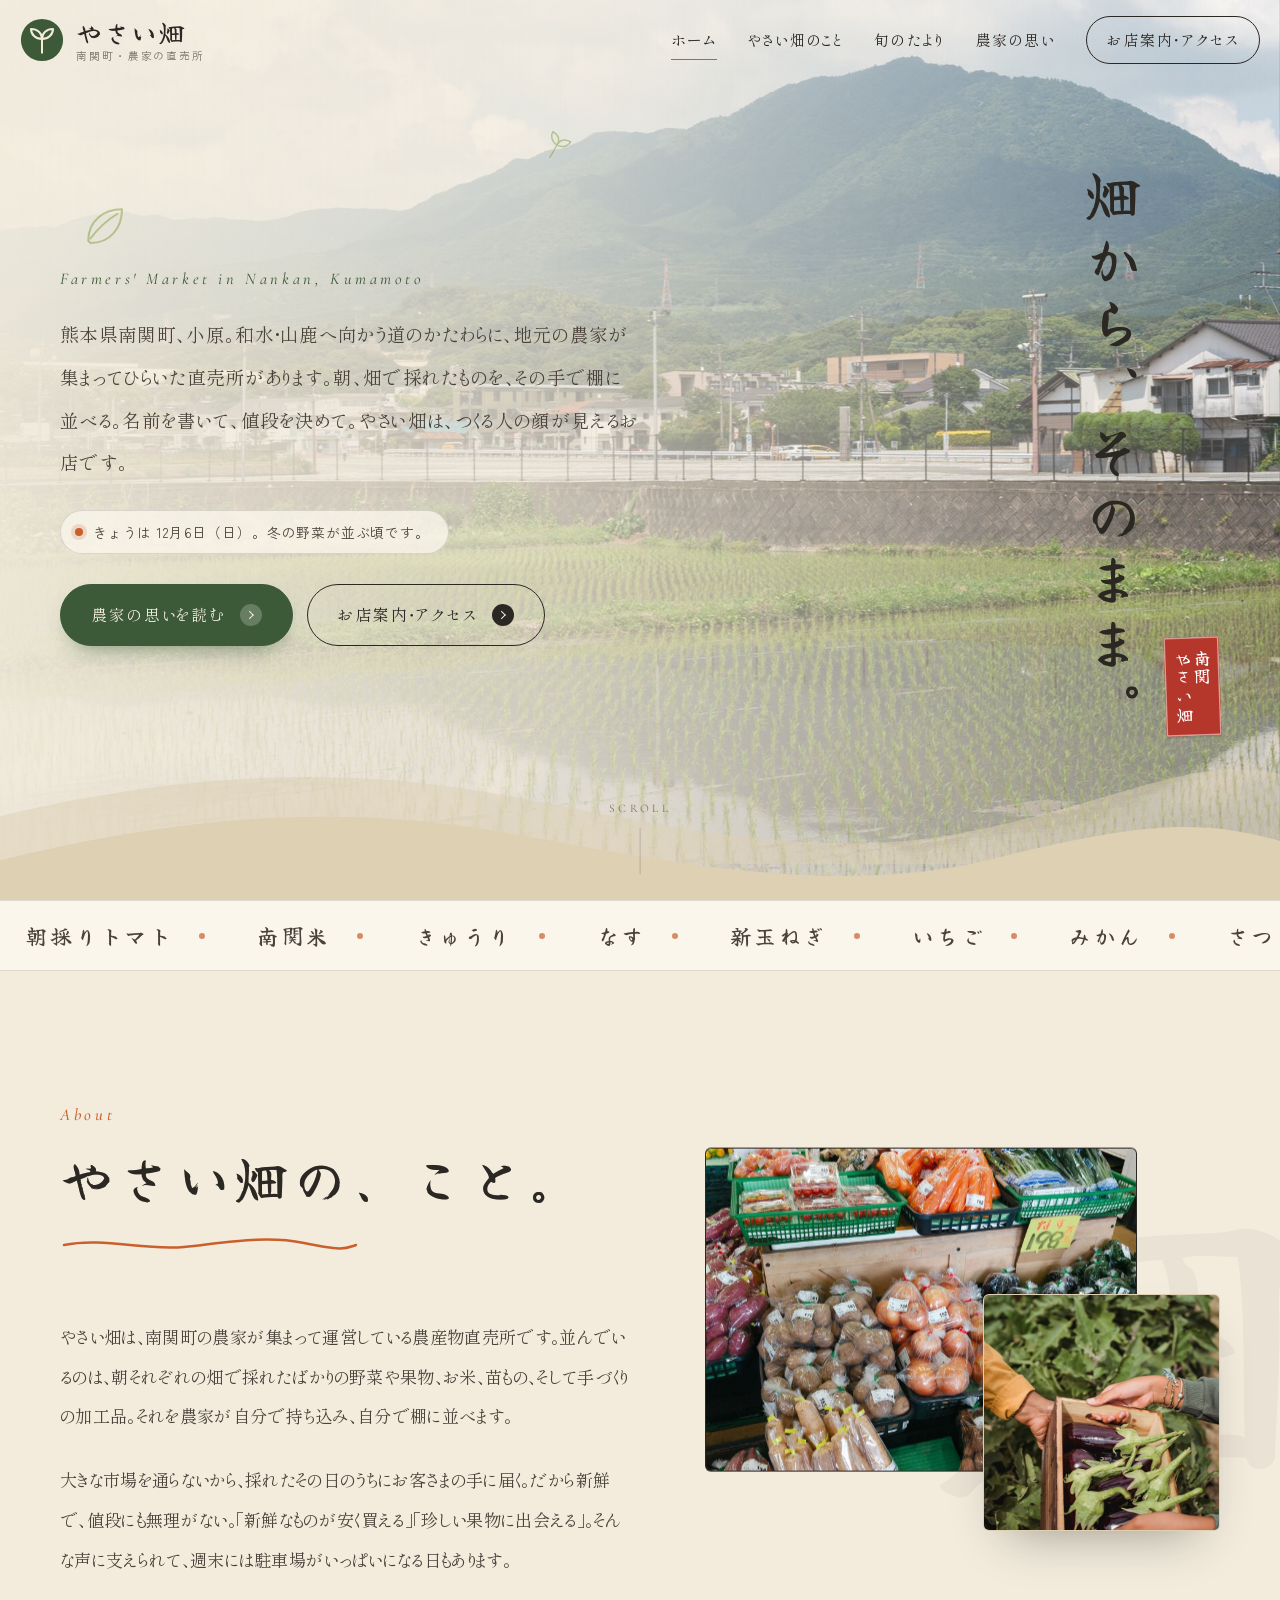
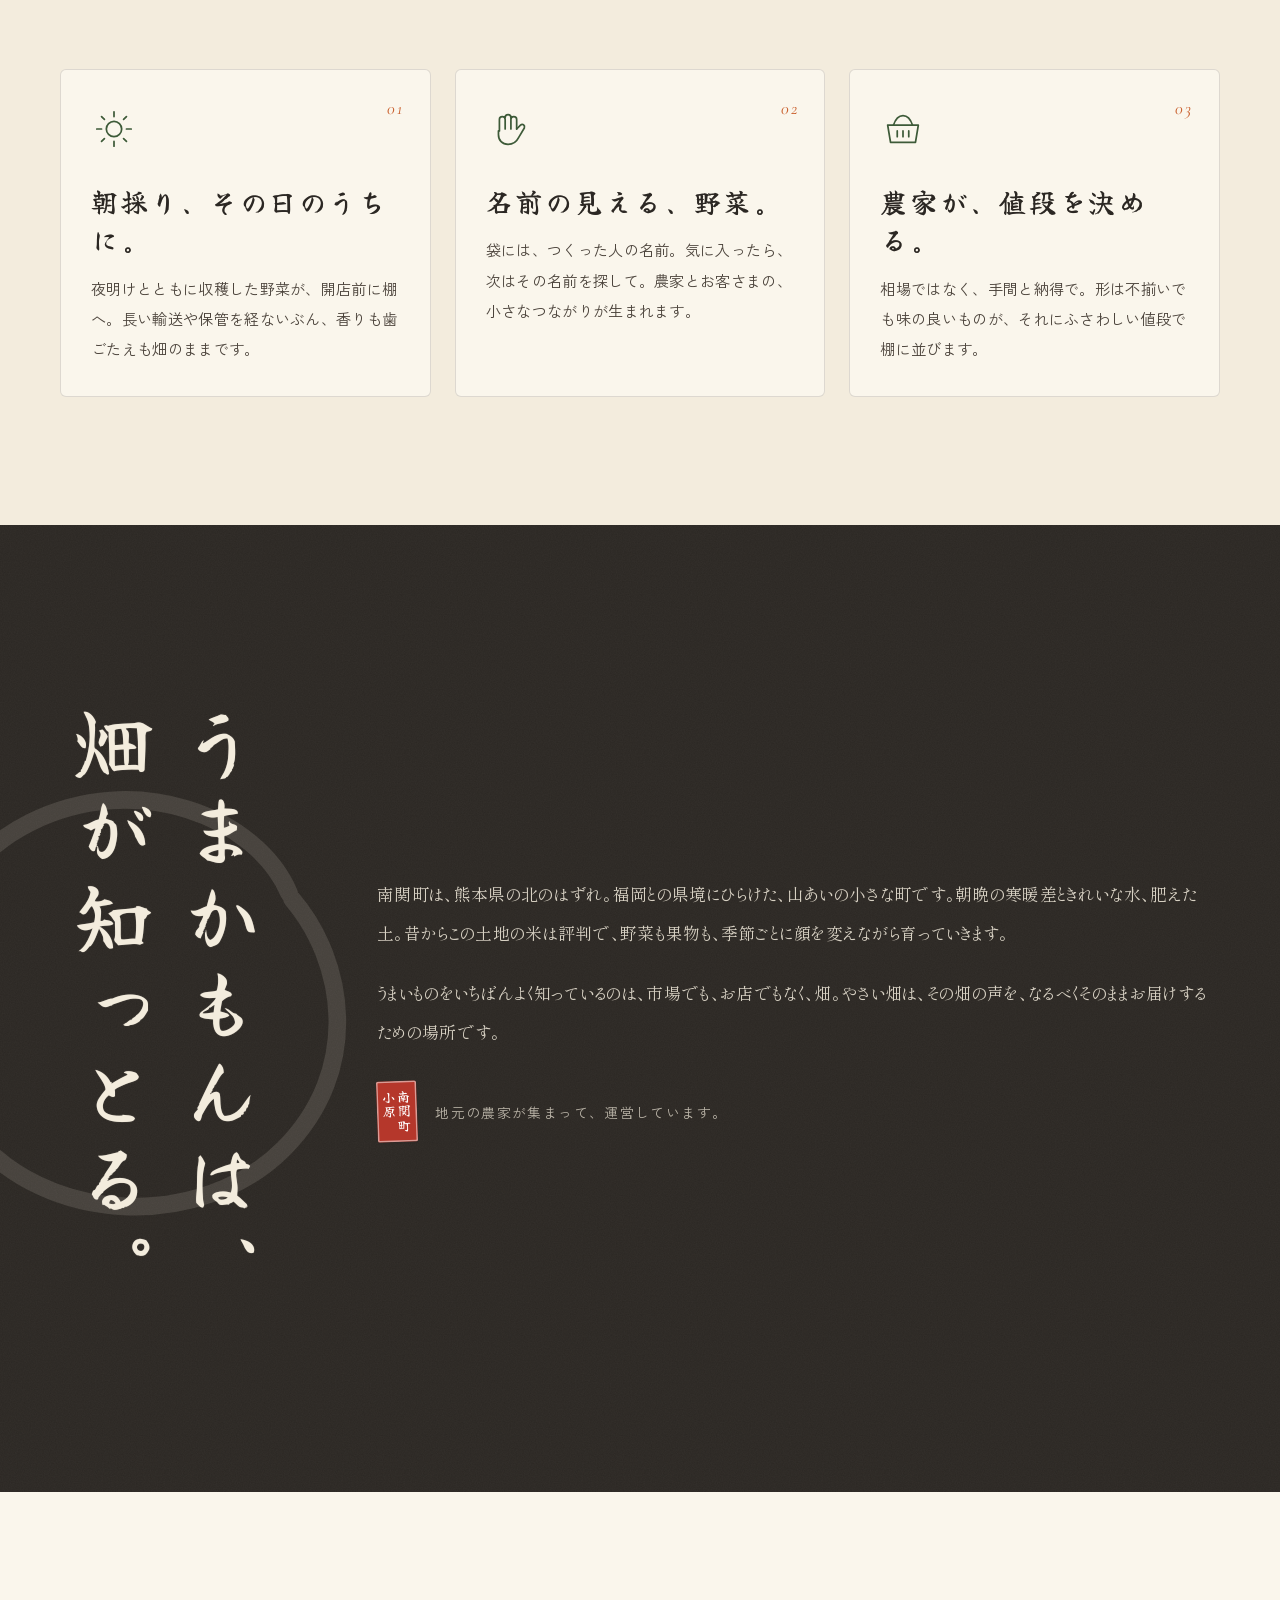
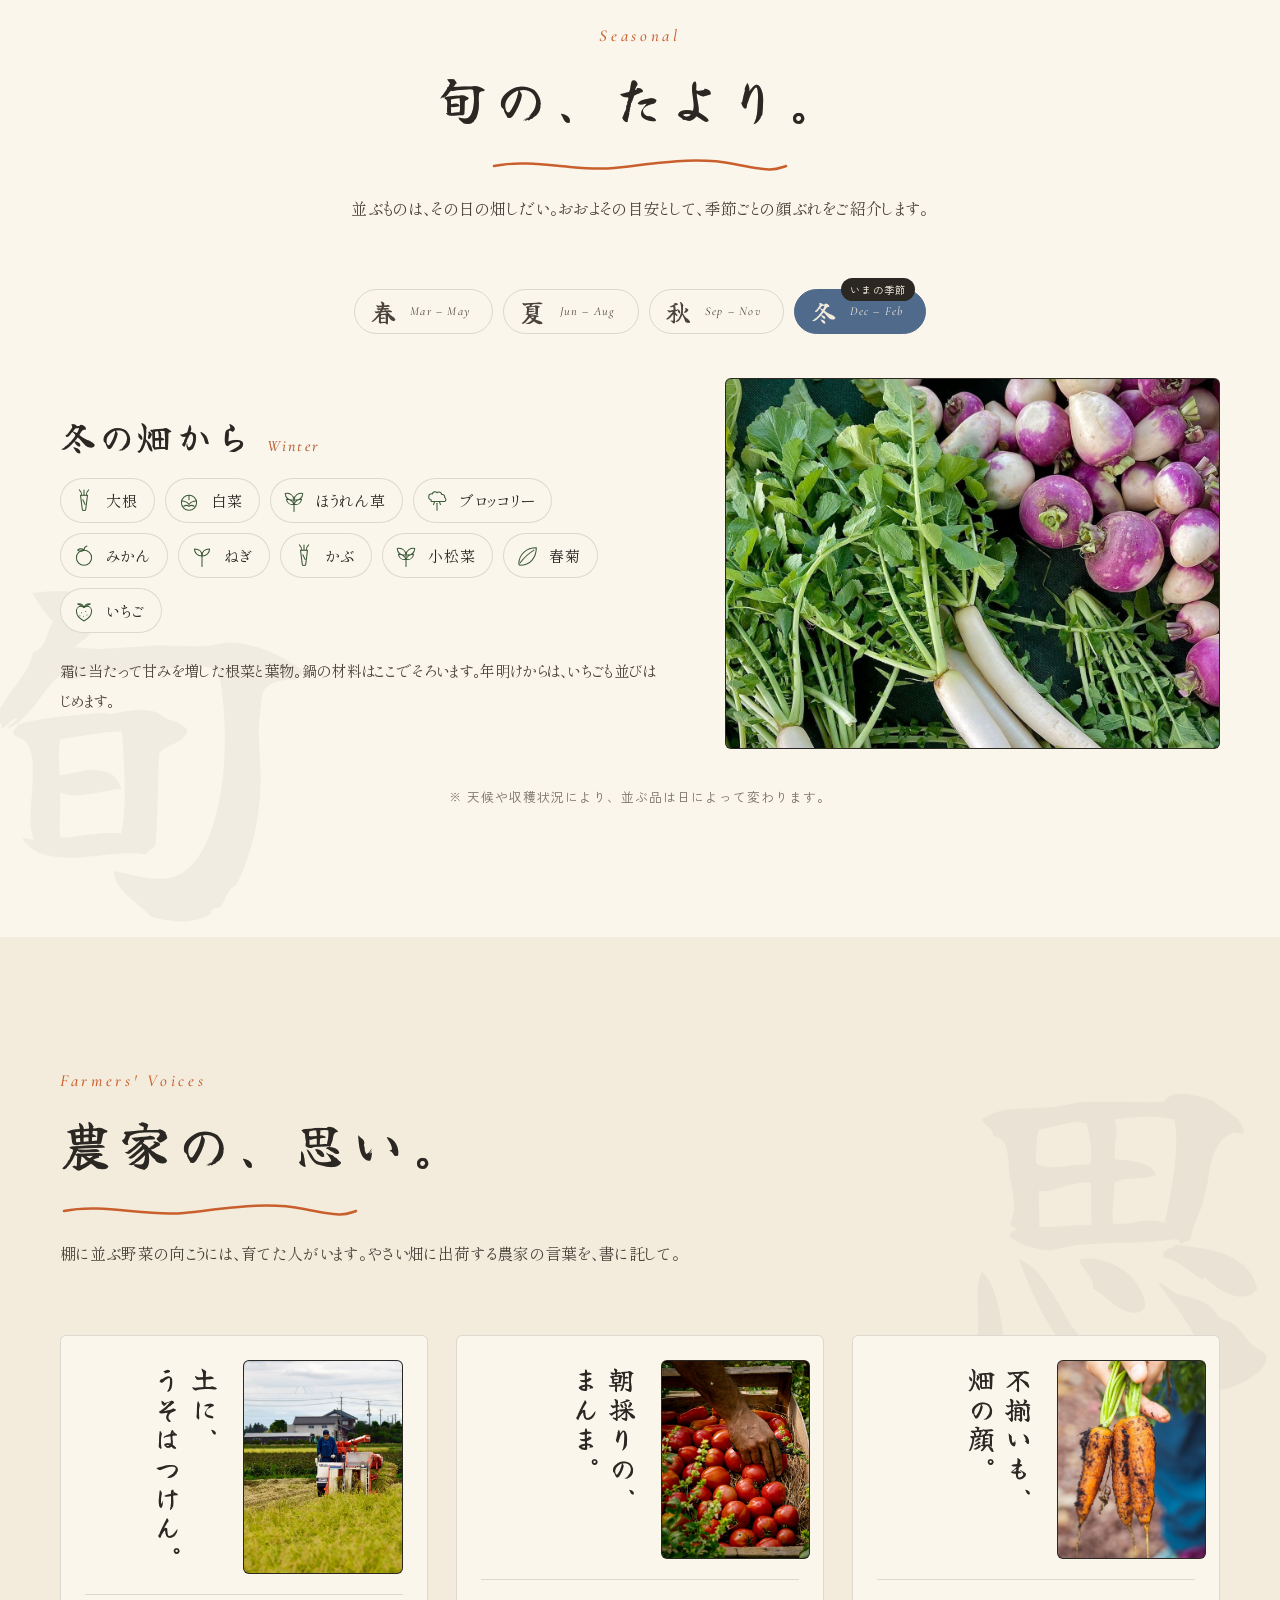
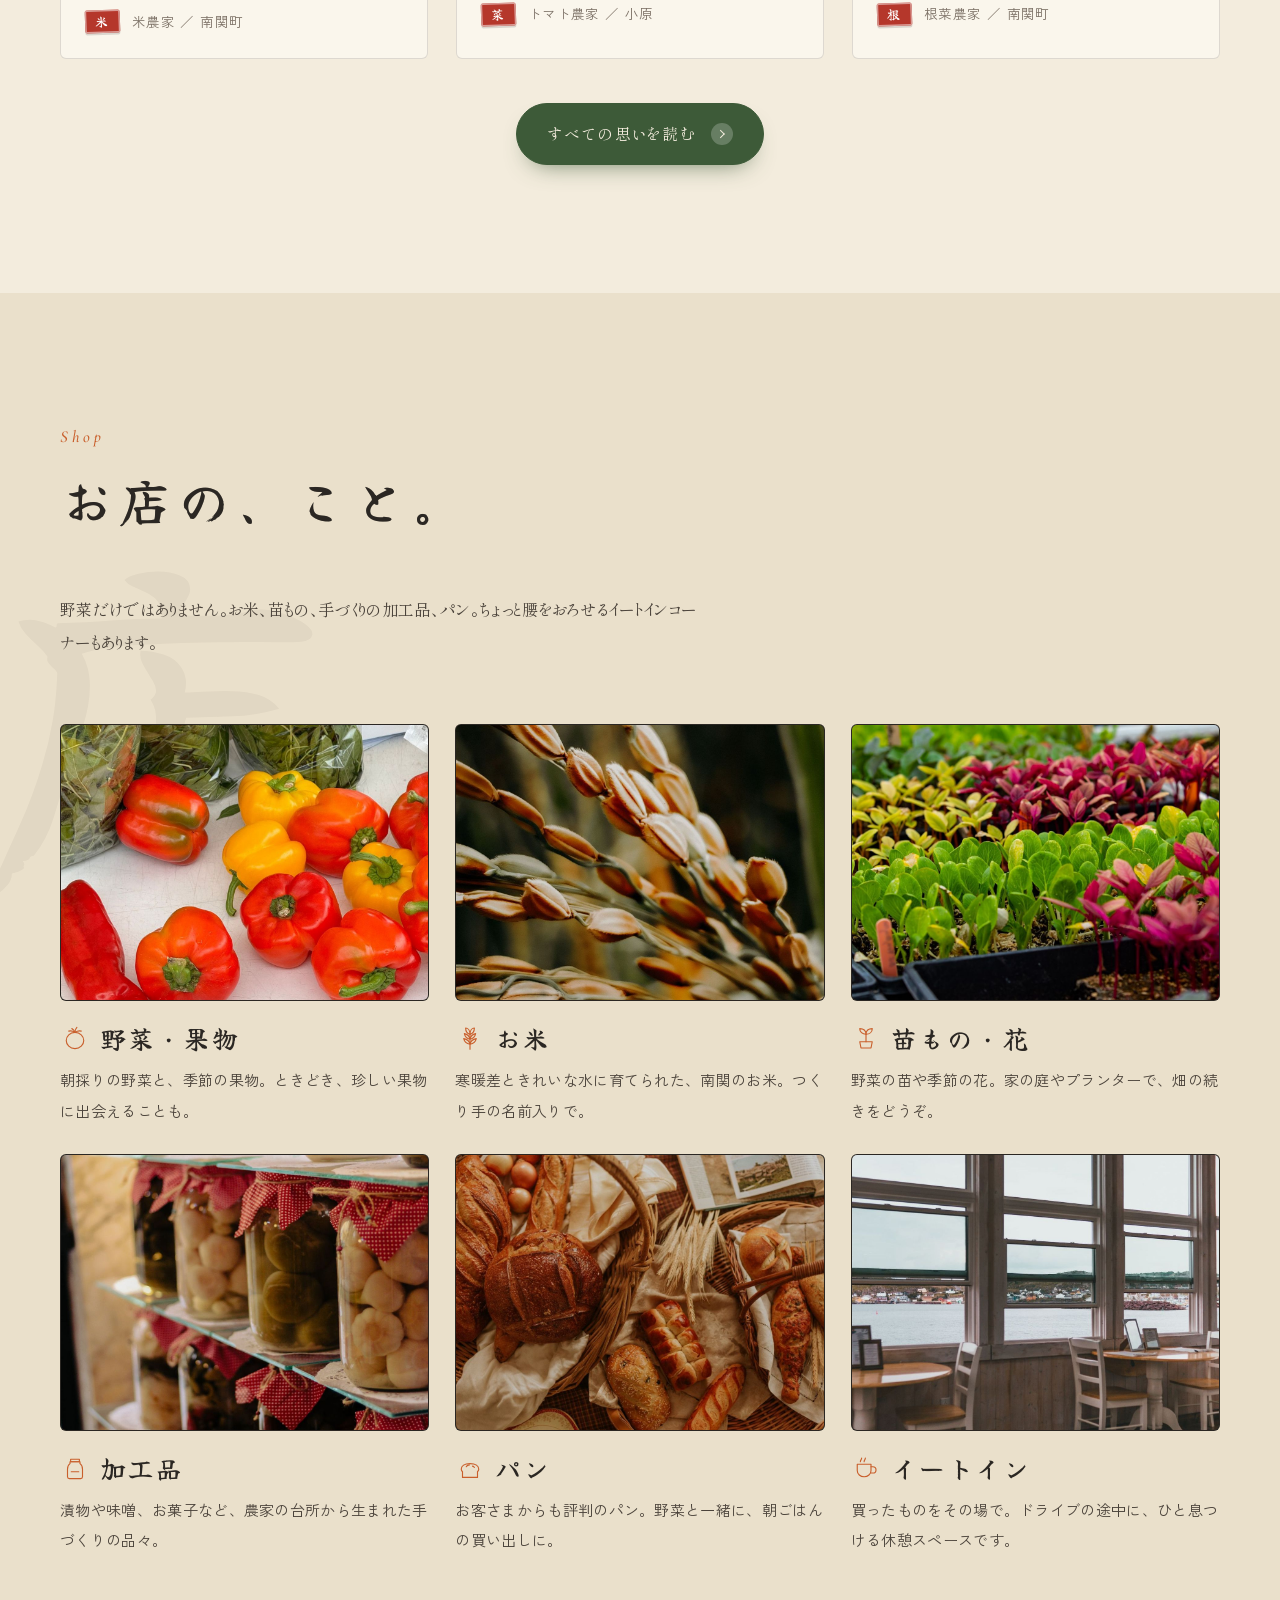
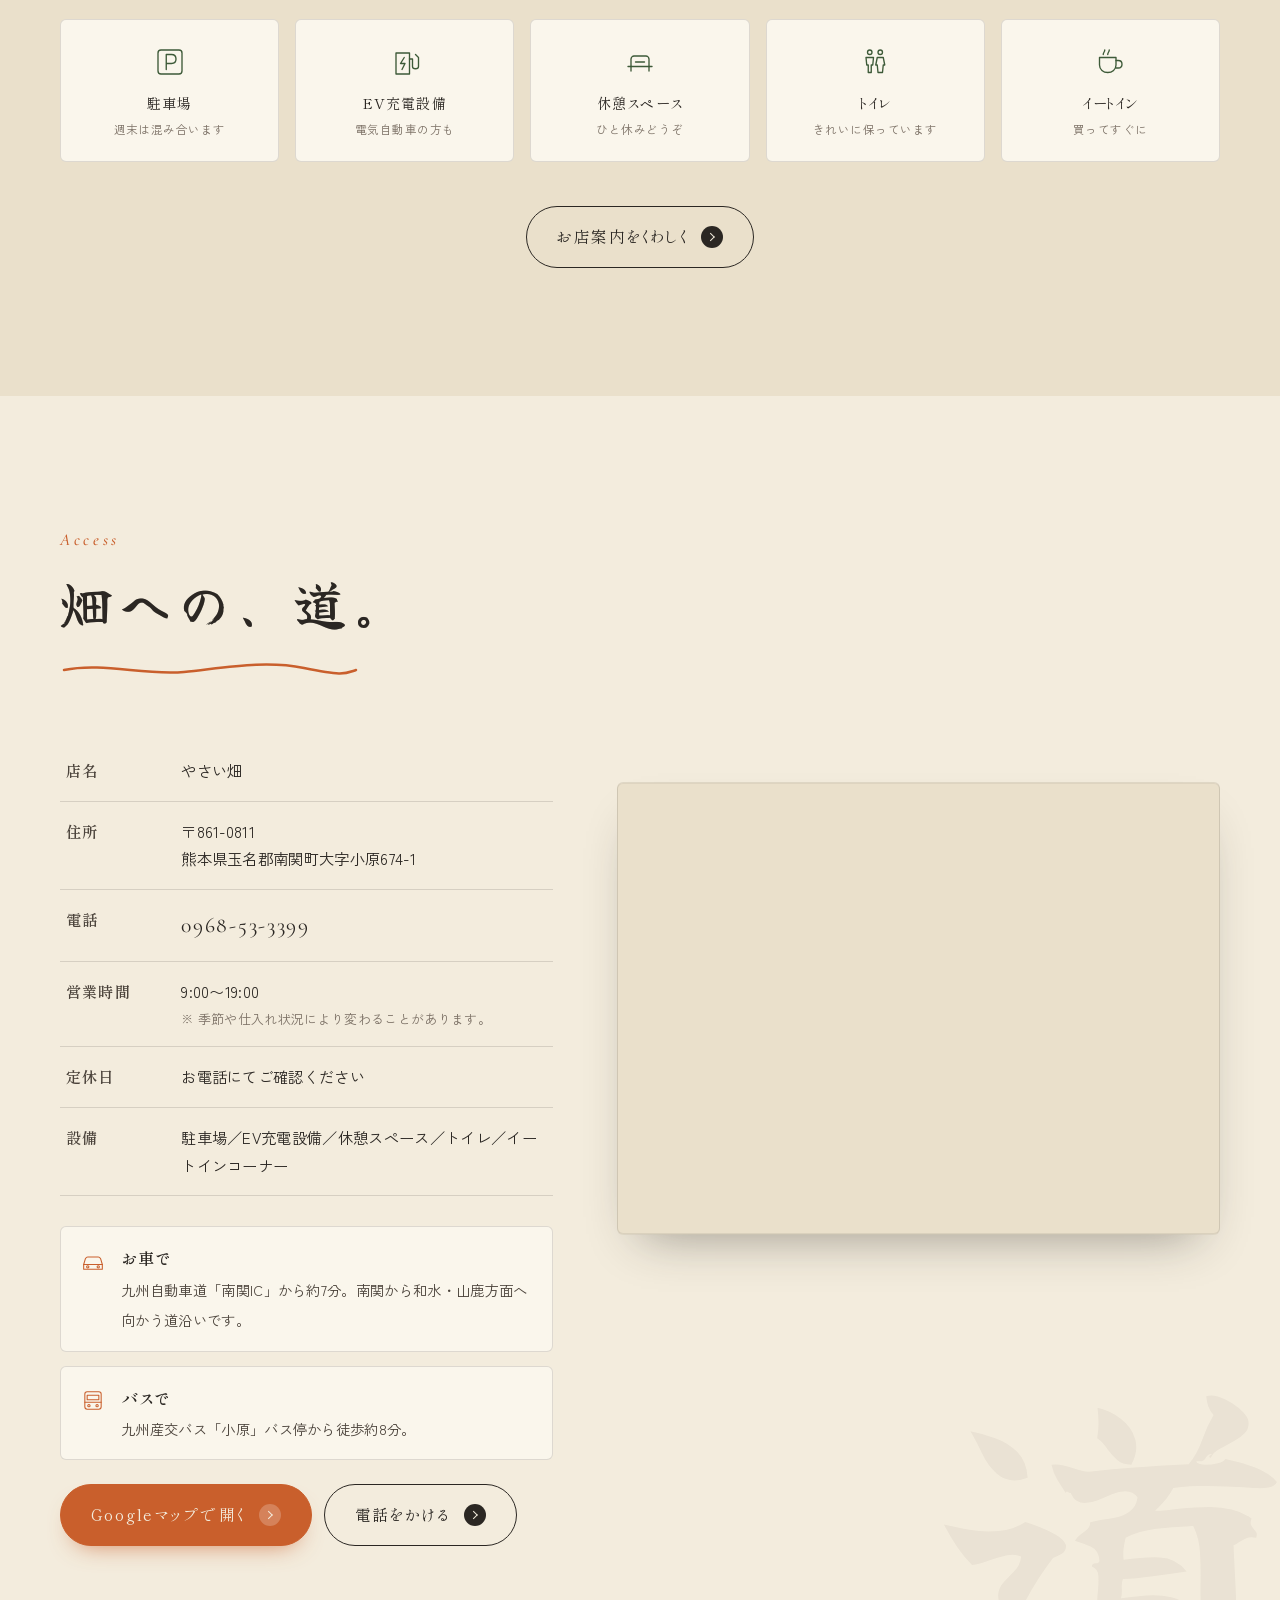
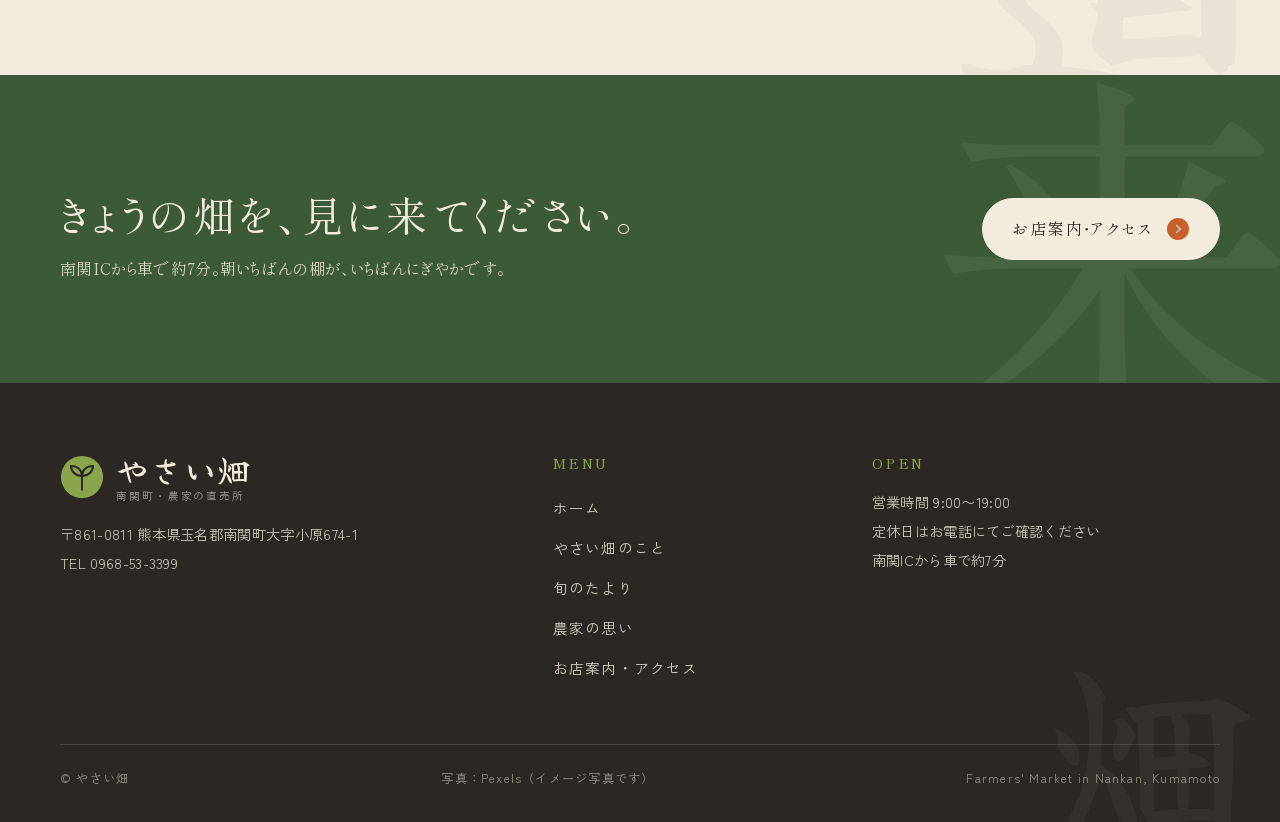
==== commit 95c9a041: "Pexels のイメージ写真を仮で配置（27点） - images/ に写真を追加し、表示枠の比率に合わせて軽量化 - フッターと README に出典（Pexels）と差し替え方法を記載  Co-A" ====
--- a/index.html
+++ b/index.html
@@ -450,6 +450,7 @@
     </div>
     <div class="footer__bottom">
       <span>&copy; やさい畑</span>
+      <span>写真：<a href="https://www.pexels.com/" target="_blank" rel="noopener">Pexels</a>（イメージ写真です）</span>
       <span>Farmers' Market in Nankan, Kumamoto</span>
     </div>
   </div>
